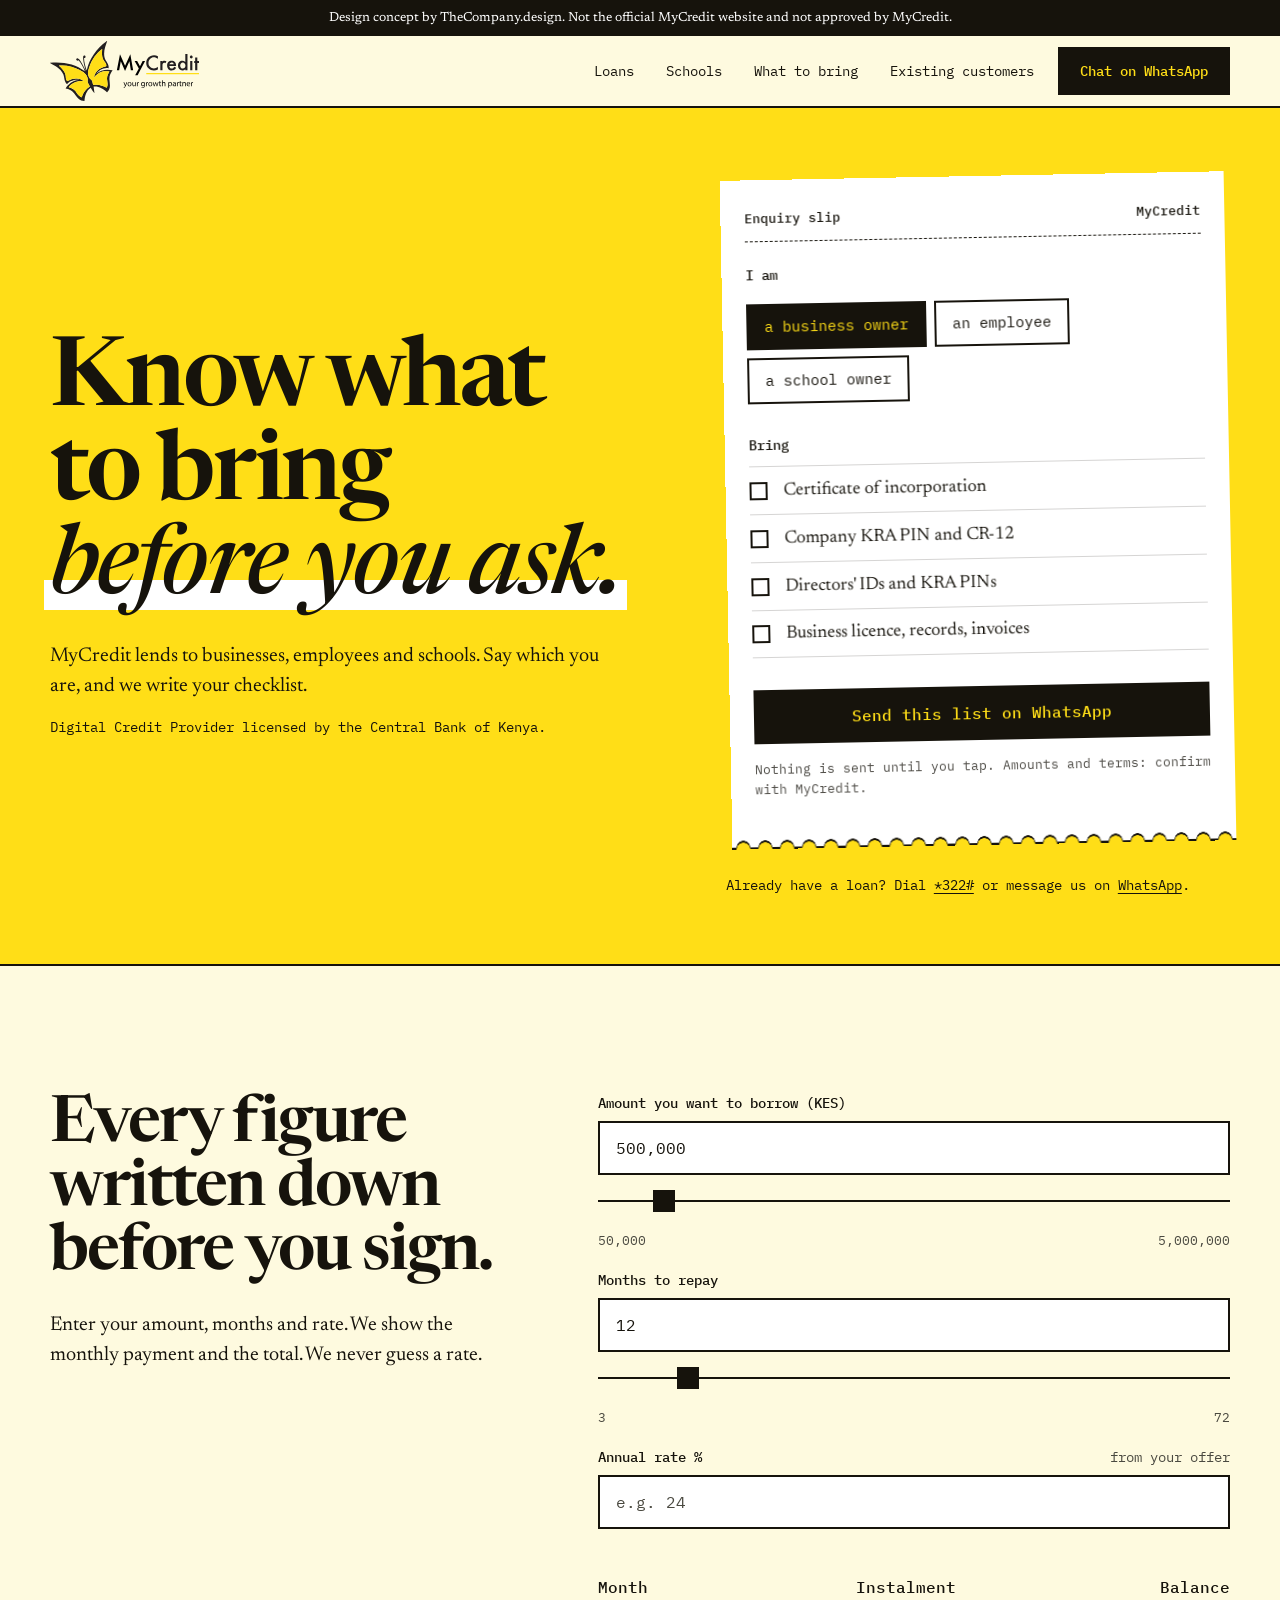
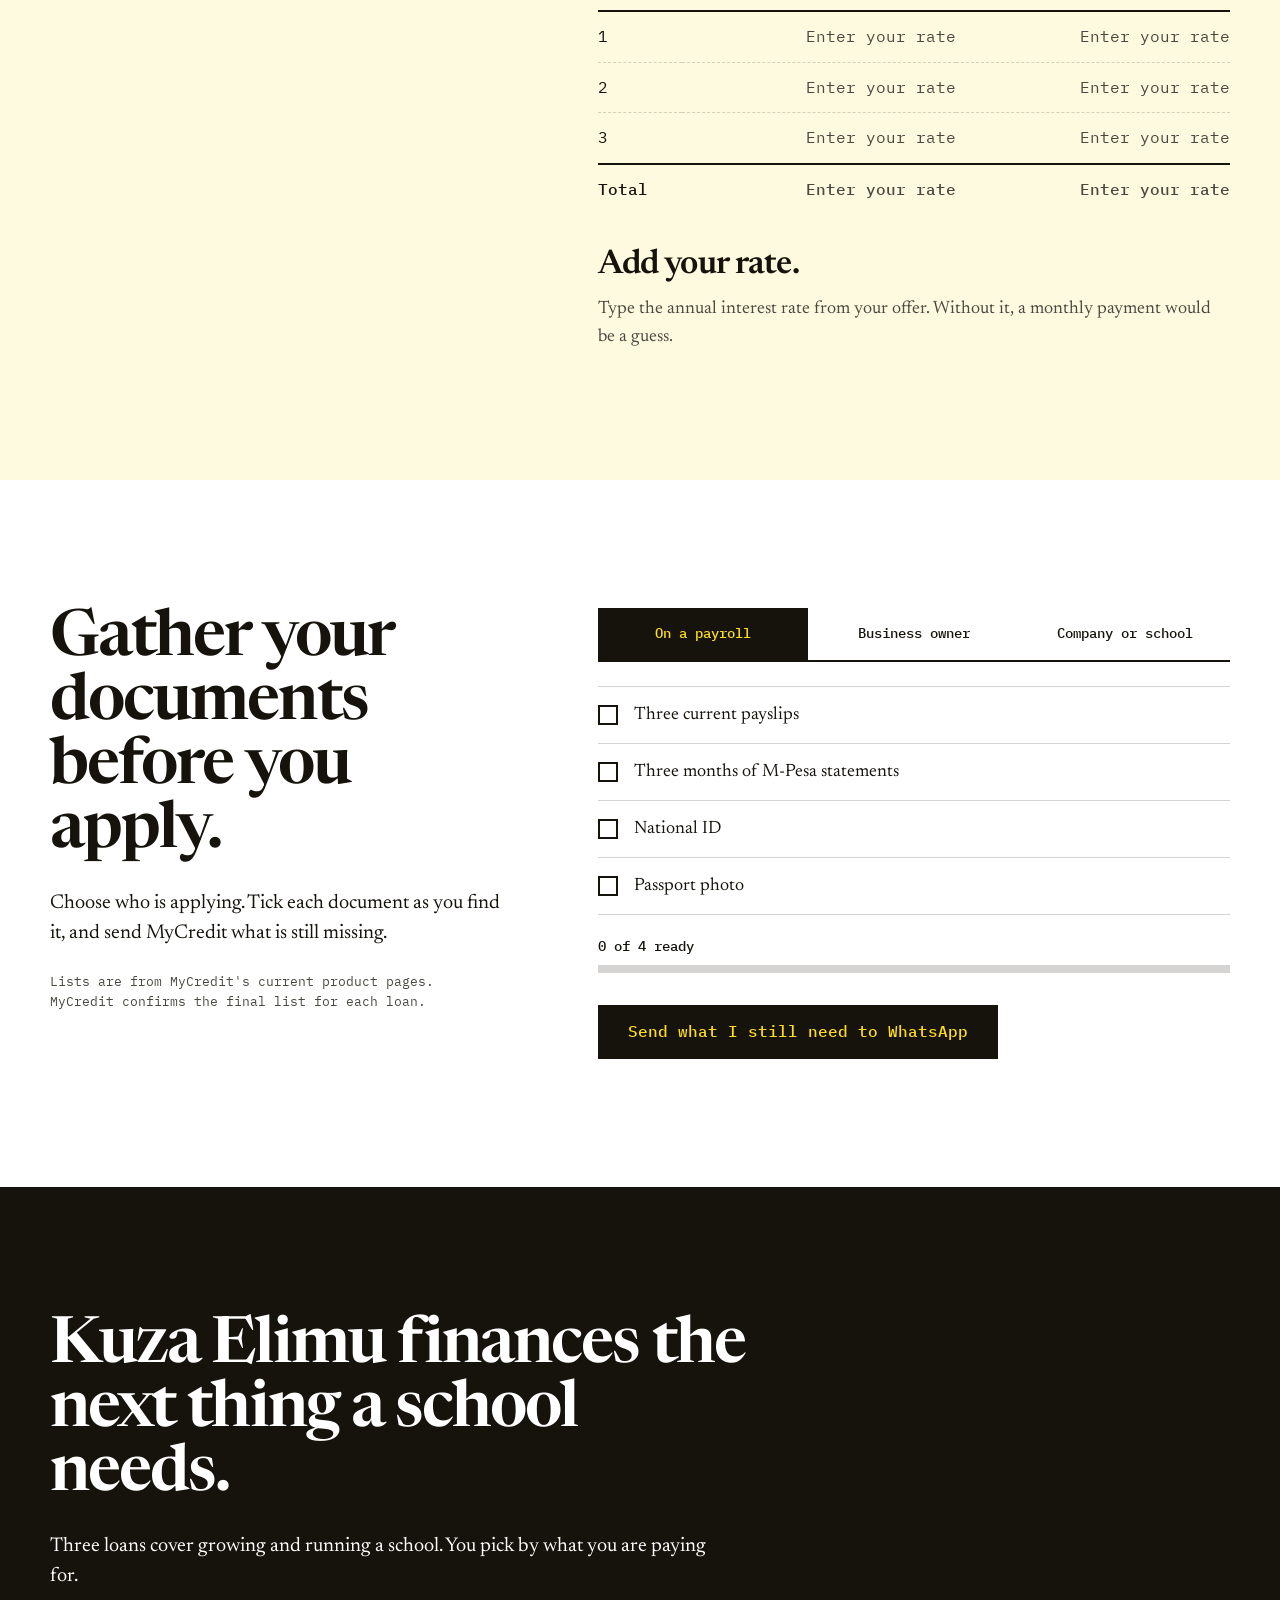
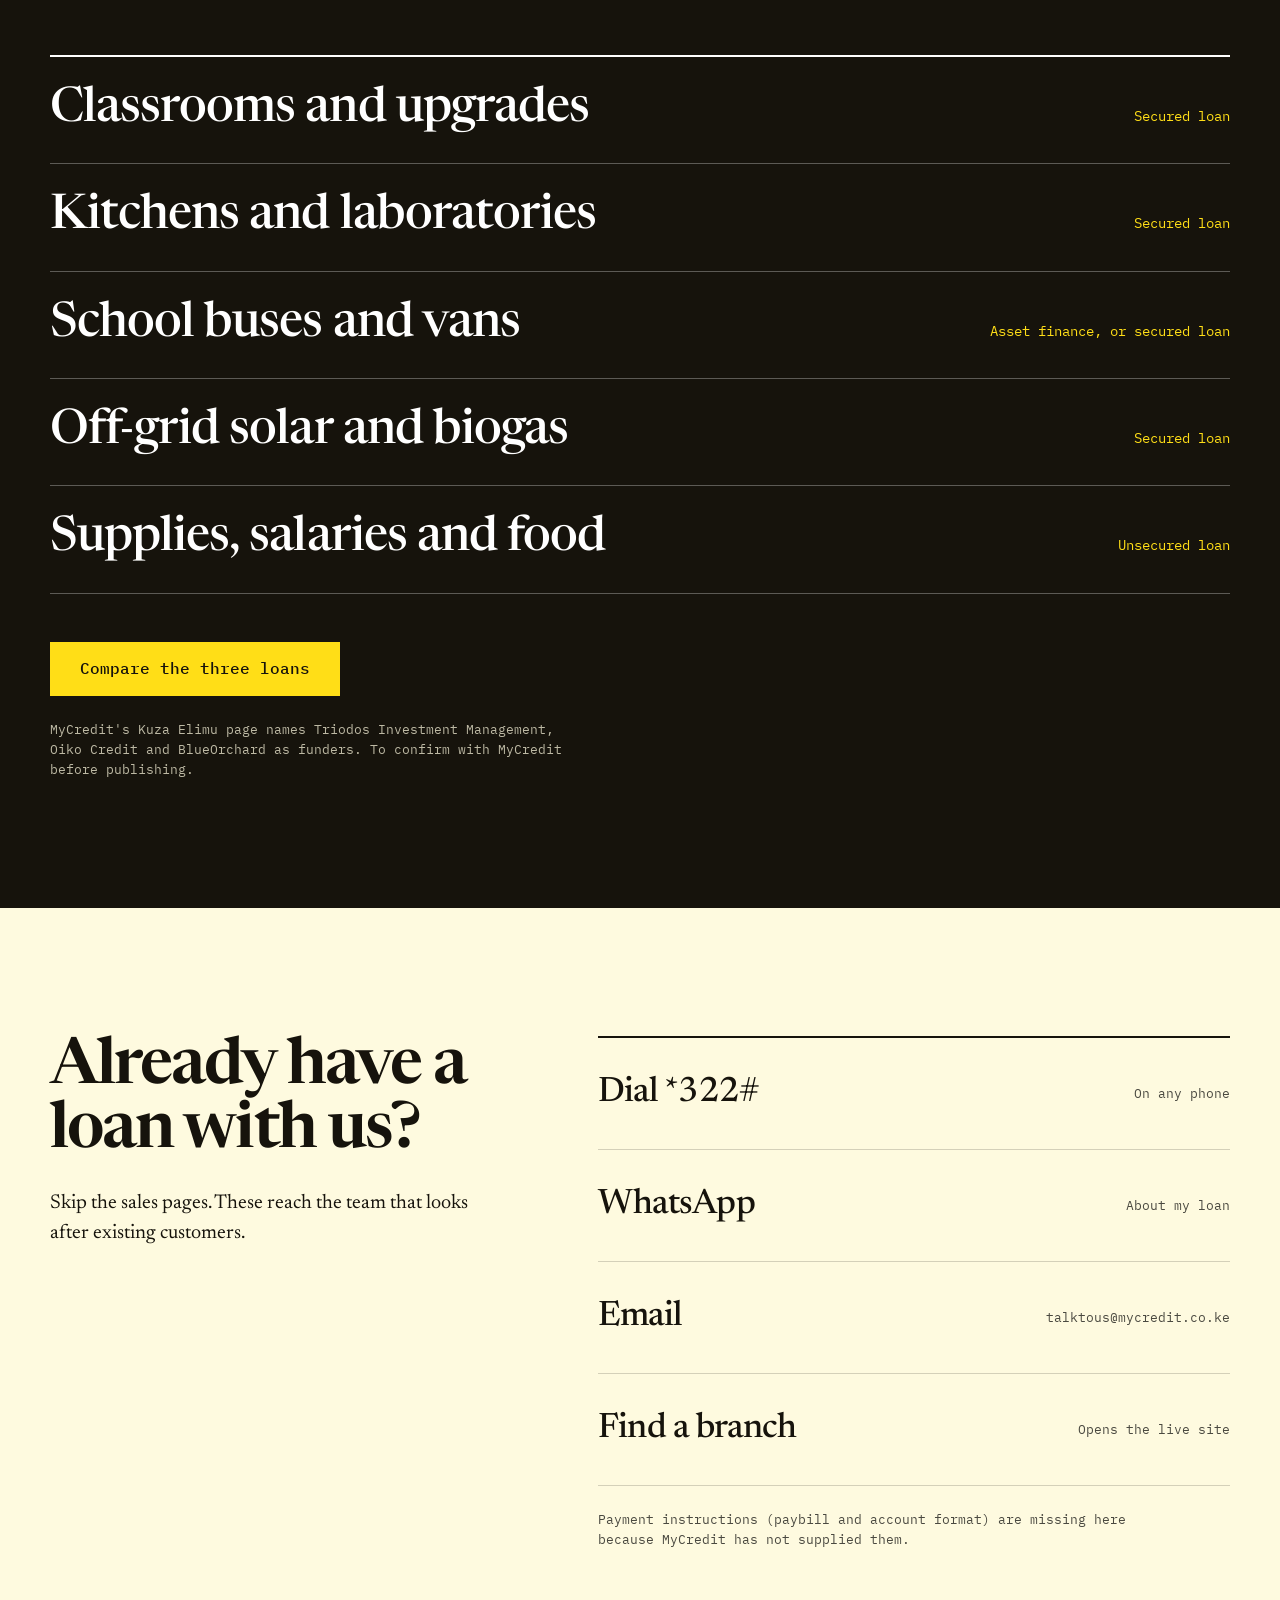
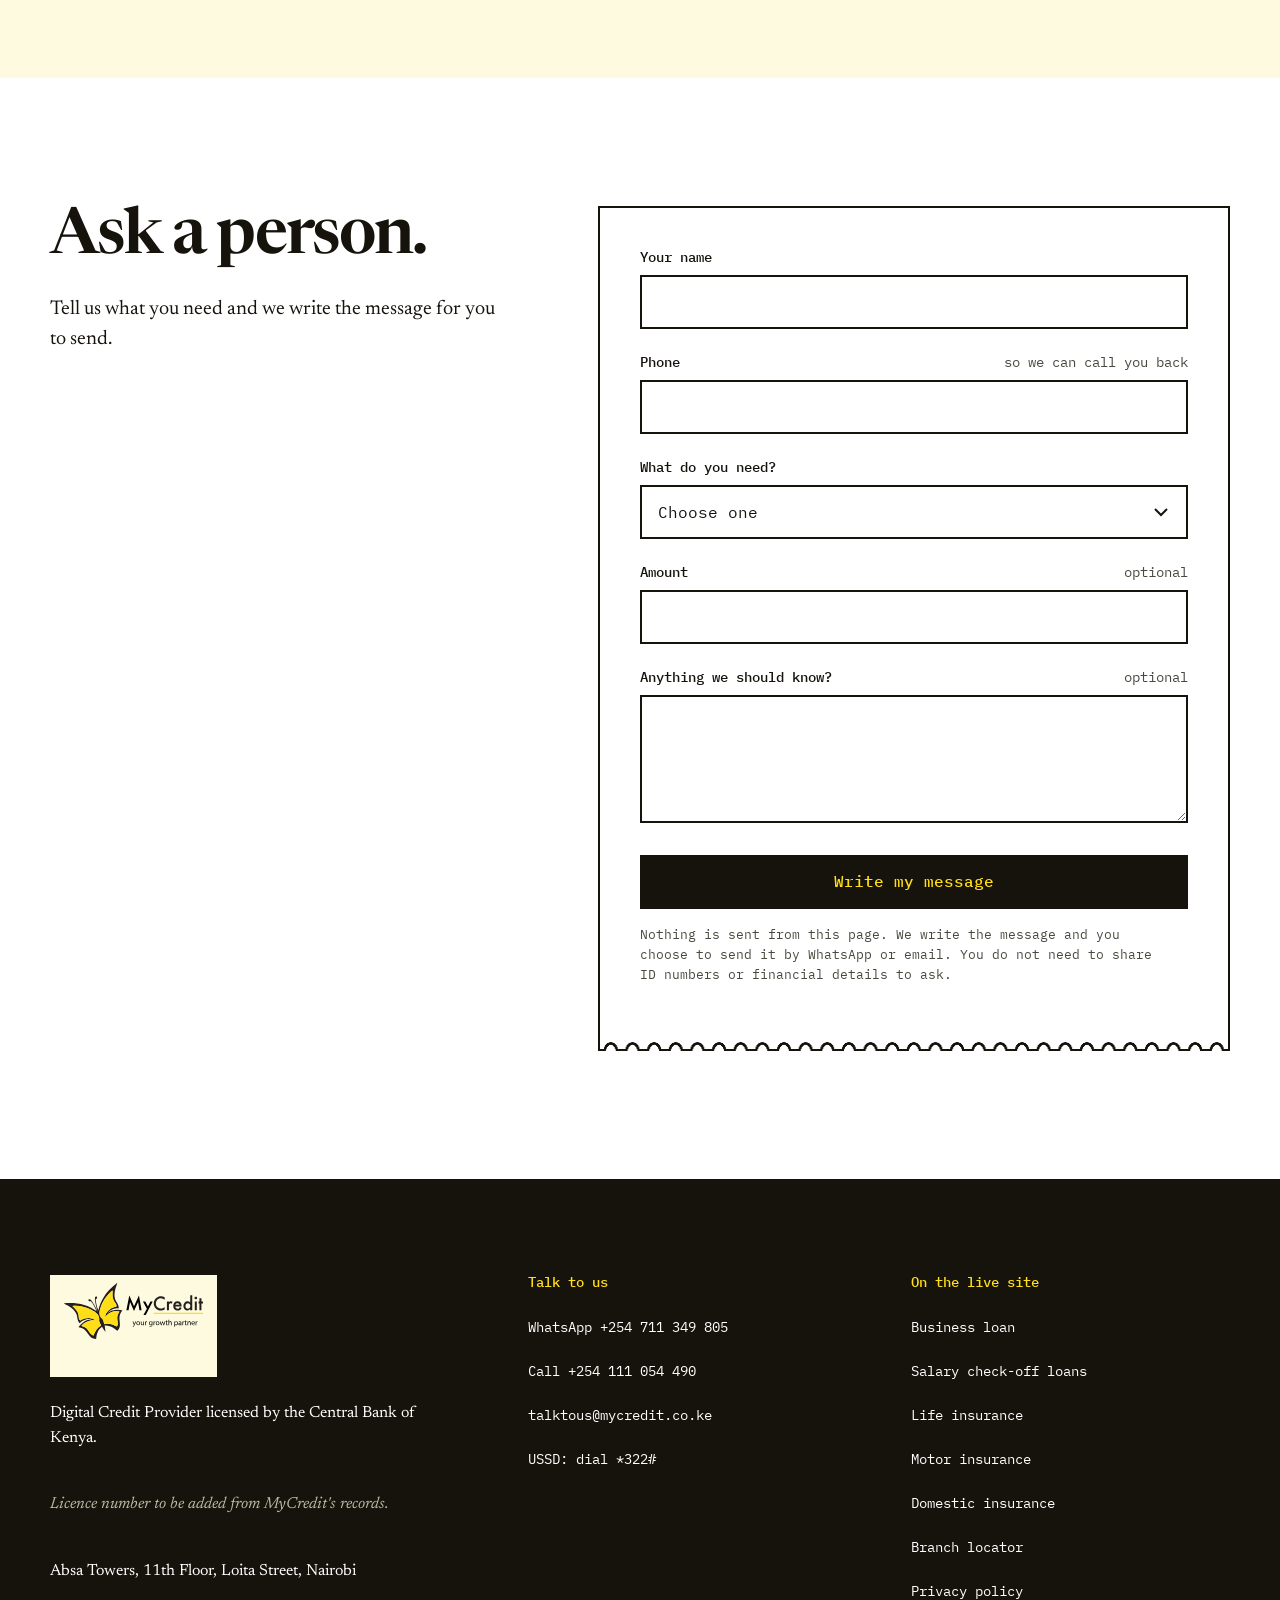
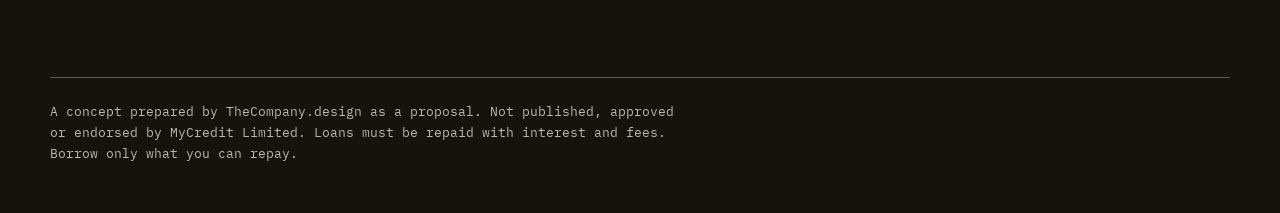
==== index.html @ 75a8a788 "MyCredit redesign concept: homepage and Kuza Elimu Design concept by TheCompany.design. Not the offi" ====
<!doctype html>
<html lang="en-KE">
<head>
<meta charset="utf-8">
<meta name="viewport" content="width=device-width, initial-scale=1, viewport-fit=cover">
<title>MyCredit | Know what to bring before you ask</title>
<meta name="description" content="Design concept by TheCompany.design. Not the official MyCredit website.">
<meta name="robots" content="noindex">
<link rel="preconnect" href="https://fonts.googleapis.com">
<link rel="preconnect" href="https://fonts.gstatic.com" crossorigin>
<link href="https://fonts.googleapis.com/css2?family=IBM+Plex+Mono:wght@400;500;600&family=Newsreader:ital,opsz,wght@0,6..72,400..600;1,6..72,400..600&display=swap" rel="stylesheet">
<link rel="stylesheet" href="css/site.css">
</head>
<body>
<a class="skip" href="#main">Skip to content</a>

<div class="concept"><p>Design concept by TheCompany.design. Not the official MyCredit website and not approved by MyCredit.</p></div>

<header class="site-head">
  <div class="wrap head-in">
    <a class="logo" href="index.html" aria-label="MyCredit home">
      <img data-logo src="assets/mycredit-logo.svg" alt="MyCredit, your growth partner">
    </a>
    <nav class="nav-desk" aria-label="Primary">
      <a href="index.html#statement">Loans</a>
      <a href="kuza-elimu.html">Schools</a>
      <a href="index.html#bring">What to bring</a>
      <a href="index.html#existing">Existing customers</a>
    </nav>
    <a class="btn btn-primary head-cta" href="https://wa.me/254711349805" target="_blank" rel="noopener">Chat on WhatsApp</a>
    <button class="menu-btn" type="button" aria-expanded="false" aria-controls="menu">Menu</button>
    <nav class="menu-panel" id="menu" aria-label="Menu" hidden>
      <ul>
        <li><a href="index.html#statement">Loans</a></li>
        <li><a href="kuza-elimu.html">Schools</a></li>
        <li><a href="index.html#bring">What to bring</a></li>
        <li><a href="index.html#existing">Existing customers</a></li>
      </ul>
      <div class="menu-cta"><a class="btn btn-primary btn-block" href="https://wa.me/254711349805" target="_blank" rel="noopener">Chat on WhatsApp</a></div>
    </nav>
  </div>
</header>

<main id="main">

  <!-- Hero: the enquiry slip -->
  <section class="hero" aria-labelledby="hero-h">
    <div class="wrap hero-grid">
      <div class="hero-copy">
        <h1 class="display" id="hero-h">Know what to bring <span class="hl">before you ask.</span></h1>
        <p class="lede">MyCredit lends to businesses, employees and schools. Say which you are, and we write your checklist.</p>
        <p class="licence">Digital Credit Provider licensed by the Central Bank of Kenya.</p>
      </div>

      <div>
        <div class="slip-wrap">
          <div class="slip perf" data-slip>
            <div class="slip-head" aria-hidden="true"><span>Enquiry slip</span><span>MyCredit</span></div>
            <fieldset class="chips">
              <legend class="mono-label">I am</legend>
              <label class="chip"><input type="radio" name="iam" value="business" checked><span>a business owner</span></label>
              <label class="chip"><input type="radio" name="iam" value="employee"><span>an employee</span></label>
              <label class="chip"><input type="radio" name="iam" value="school"><span>a school owner</span></label>
            </fieldset>
            <p class="mono-label" id="bring-label">Bring</p>
            <div class="slip-lists"></div>
            <a class="btn btn-primary btn-block slip-send" href="https://wa.me/254711349805" target="_blank" rel="noopener">Send this list on WhatsApp</a>
            <p class="slip-note">Nothing is sent until you tap. Amounts and terms: confirm with MyCredit.</p>
          </div>
        </div>
        <p class="hero-after">Already have a loan? Dial <a href="tel:*322%23">*322#</a> or message us on <a href="https://wa.me/254711349805" target="_blank" rel="noopener">WhatsApp</a>.</p>
      </div>
    </div>
  </section>

  <!-- The statement -->
  <section class="section bg-cream rule-top" id="statement" aria-labelledby="statement-h">
    <div class="wrap split">
      <div class="split-lead">
        <h2 class="h2" id="statement-h">Every figure written down before you sign.</h2>
        <p class="lede">Enter your amount, months and rate. We show the monthly payment and the total. We never guess a rate.</p>
      </div>
      <div data-calc></div>
    </div>
  </section>

  <!-- What to bring -->
  <section class="section bg-white" id="bring" aria-labelledby="bring-h">
    <div class="wrap split">
      <div class="split-lead">
        <h2 class="h2" id="bring-h">Gather your documents before you apply.</h2>
        <p class="lede">Choose who is applying. Tick each document as you find it, and send MyCredit what is still missing.</p>
        <p class="note">Lists are from MyCredit's current product pages. MyCredit confirms the final list for each loan.</p>
      </div>
      <div data-docs="payroll,business,company"></div>
    </div>
  </section>

  <!-- Schools -->
  <section class="section on-ink" id="schools" aria-labelledby="schools-h">
    <div class="wrap">
      <div class="ink-head">
        <h2 class="h2" id="schools-h">Kuza Elimu finances the next thing a school needs.</h2>
        <p class="lede">Three loans cover growing and running a school. You pick by what you are paying for.</p>
      </div>
      <ul class="ruled">
        <li><span class="big">Classrooms and upgrades</span><span class="tag">Secured loan</span></li>
        <li><span class="big">Kitchens and laboratories</span><span class="tag">Secured loan</span></li>
        <li><span class="big">School buses and vans</span><span class="tag">Asset finance, or secured loan</span></li>
        <li><span class="big">Off-grid solar and biogas</span><span class="tag">Secured loan</span></li>
        <li><span class="big">Supplies, salaries and food</span><span class="tag">Unsecured loan</span></li>
      </ul>
      <div class="ink-foot">
        <a class="btn btn-primary" href="kuza-elimu.html#compare">Compare the three loans</a>
        <p class="note">MyCredit's Kuza Elimu page names Triodos Investment Management, Oiko Credit and BlueOrchard as funders. To confirm with MyCredit before publishing.</p>
      </div>
    </div>
  </section>

  <!-- Existing customers -->
  <section class="section bg-cream" id="existing" aria-labelledby="existing-h">
    <div class="wrap split">
      <div class="split-lead">
        <h2 class="h2" id="existing-h">Already have a loan with us?</h2>
        <p class="lede">Skip the sales pages. These reach the team that looks after existing customers.</p>
      </div>
      <div>
        <div class="rows">
          <a class="row" href="tel:*322%23"><span class="row-name">Dial *322#</span><span class="row-note">On any phone</span></a>
          <a class="row" href="https://wa.me/254711349805" target="_blank" rel="noopener"><span class="row-name">WhatsApp</span><span class="row-note">About my loan</span></a>
          <a class="row" href="mailto:talktous@mycredit.co.ke"><span class="row-name">Email</span><span class="row-note">talktous@mycredit.co.ke</span></a>
          <a class="row" href="https://www.mycredit.co.ke/" target="_blank" rel="noopener"><span class="row-name">Find a branch</span><span class="row-note">Opens the live site</span></a>
        </div>
        <p class="note">Payment instructions (paybill and account format) are missing here because MyCredit has not supplied them.</p>
      </div>
    </div>
  </section>

  <!-- Enquiry -->
  <section class="section bg-white" id="ask" aria-labelledby="ask-h">
    <div class="wrap split">
      <div class="split-lead">
        <h2 class="h2" id="ask-h">Ask a person.</h2>
        <p class="lede">Tell us what you need and we write the message for you to send.</p>
      </div>
      <div data-enquiry></div>
    </div>
  </section>

</main>

<footer class="site-foot on-ink">
  <div class="wrap">
    <div class="foot-grid">
      <div class="foot-about">
        <span class="logo-tile"><img data-logo src="assets/mycredit-logo.svg" alt="MyCredit, your growth partner"></span>
        <p>Digital Credit Provider licensed by the Central Bank of Kenya.</p>
        <p><em>Licence number to be added from MyCredit's records.</em></p>
        <p>Absa Towers, 11th Floor, Loita Street, Nairobi</p>
      </div>
      <div>
        <h2 class="foot-h">Talk to us</h2>
        <ul class="foot-list">
          <li><a href="https://wa.me/254711349805" target="_blank" rel="noopener">WhatsApp +254 711 349 805</a></li>
          <li><a href="tel:+254111054490">Call +254 111 054 490</a></li>
          <li><a href="mailto:talktous@mycredit.co.ke">talktous@mycredit.co.ke</a></li>
          <li><a href="tel:*322%23">USSD: dial *322#</a></li>
        </ul>
      </div>
      <div>
        <h2 class="foot-h">On the live site</h2>
        <ul class="foot-list">
          <li><a href="https://www.mycredit.co.ke/" target="_blank" rel="noopener">Business loan</a></li>
          <li><a href="https://www.mycredit.co.ke/" target="_blank" rel="noopener">Salary check-off loans</a></li>
          <li><a href="https://www.mycredit.co.ke/" target="_blank" rel="noopener">Life insurance</a></li>
          <li><a href="https://www.mycredit.co.ke/" target="_blank" rel="noopener">Motor insurance</a></li>
          <li><a href="https://www.mycredit.co.ke/" target="_blank" rel="noopener">Domestic insurance</a></li>
          <li><a href="https://www.mycredit.co.ke/" target="_blank" rel="noopener">Branch locator</a></li>
          <li><a href="https://www.mycredit.co.ke/" target="_blank" rel="noopener">Privacy policy</a></li>
        </ul>
      </div>
    </div>
    <div class="legal">
      <p>A concept prepared by TheCompany.design as a proposal. Not published, approved or endorsed by MyCredit Limited. Loans must be repaid with interest and fees. Borrow only what you can repay.</p>
    </div>
  </div>
</footer>

<nav class="bottom-bar" aria-label="Quick contact">
  <a class="bb-wa" href="https://wa.me/254711349805" target="_blank" rel="noopener">Chat on WhatsApp</a>
  <a href="tel:+254111054490">Call</a>
  <a href="tel:*322%23">Dial *322#</a>
</nav>

<script src="js/site.js"></script>
</body>
</html>
---- css/site.css ----
/* MyCredit concept — shared system
   Design concept by TheCompany.design. Square corners, hairlines, one serif + one mono. */

:root{
  --sun:#FFDE17;
  --ink:#16130C;
  --cream:#FEFADF;
  --paper:#FFFFFF;
  --muted:#4A4940;
  --mist:#BDB9A4;
  --red:#A32117;
  --red-on-ink:#FF6B5E;
  --green:#1D5C3A;
  --hair:rgba(22,19,12,.18);
  --hair-ink:rgba(255,255,255,.3);

  --serif:"Newsreader","Source Serif 4",Georgia,"Times New Roman",serif;
  --mono:"IBM Plex Mono","JetBrains Mono",ui-monospace,SFMono-Regular,Menlo,monospace;

  --ease:cubic-bezier(.2,.7,.2,1);
  --t-hover:150ms;
  --t-reveal:280ms;

  --gut:20px;
  --pad:64px;
  --max:1180px;
  --head:72px;
}
@media (min-width:700px){ :root{ --gut:32px; --pad:96px; } }
@media (min-width:940px){ :root{ --gut:48px; --pad:128px; } }

*,*::before,*::after{ box-sizing:border-box; }
html{ -webkit-text-size-adjust:100%; scroll-padding-top:calc(var(--head) + 16px); }
body{
  margin:0;
  background:var(--paper);
  color:var(--ink);
  font:400 18px/1.55 var(--serif);
  font-optical-sizing:auto;
  -webkit-font-smoothing:antialiased;
  text-rendering:optimizeLegibility;
}
@media (max-width:899.98px){ body{ padding-bottom:calc(68px + env(safe-area-inset-bottom)); } }

img,svg{ display:block; max-width:100%; }
a{ color:inherit; }
p{ margin:0; max-width:66ch; }
ul{ margin:0; padding:0; list-style:none; }
h1,h2,h3{ margin:0; }
button,input,select,textarea{ font:inherit; color:inherit; border-radius:0; }

:focus{ outline:none; }
:focus-visible{ outline:3px solid var(--ink); outline-offset:3px; }
.on-ink :focus-visible{ outline-color:var(--sun); }

.sr-only{
  position:absolute!important; width:1px; height:1px; padding:0; margin:-1px;
  overflow:hidden; clip:rect(0 0 0 0); white-space:nowrap; border:0;
}
.skip{
  position:absolute; left:8px; top:-80px; z-index:100;
  background:var(--ink); color:var(--sun); padding:12px 16px;
  font:500 14px/1 var(--mono); text-decoration:none;
}
.skip:focus{ top:8px; }

.wrap{ width:100%; max-width:calc(var(--max) + 2 * var(--gut)); margin:0 auto; padding:0 var(--gut); }

/* ---------- Type ---------- */
.display{
  font-family:var(--serif);
  font-weight:600;
  font-size:clamp(43px, 7.5vw, 96px);
  line-height:.98;
  letter-spacing:-.03em;
  font-variation-settings:"opsz" 72;
}
.h2{
  font-family:var(--serif);
  font-weight:600;
  font-size:clamp(34px, 5vw, 64px);
  line-height:1;
  letter-spacing:-.03em;
  font-variation-settings:"opsz" 72;
}
.h3{
  font-family:var(--serif);
  font-weight:600;
  font-size:clamp(24px, 2.5vw, 32px);
  line-height:1.1;
  letter-spacing:-.02em;
}
.lede{ font-size:20px; line-height:1.5; max-width:34em; }
.mono{ font-family:var(--mono); }
.note{ font:400 13px/1.55 var(--mono); color:var(--muted); max-width:66ch; }
.on-ink .note{ color:var(--mist); }
.num{ font-variant-numeric:tabular-nums lining-nums; }

/* The single highlighter phrase: flat white band, lower 60%–92% of the line */
.hl{
  font-style:italic;
  font-weight:500;
  letter-spacing:-.02em;
  background:linear-gradient(to bottom, transparent 60%, var(--paper) 60%, var(--paper) 92%, transparent 92%);
  -webkit-box-decoration-break:clone;
  box-decoration-break:clone;
  padding:0 .06em;
  margin:0 -.06em;
}

/* ---------- Buttons ---------- */
.btn{
  display:inline-flex; align-items:center; justify-content:center; gap:10px;
  min-height:54px; padding:0 28px;
  font:500 16px/1.2 var(--mono);
  text-align:center; text-decoration:none;
  border:2px solid var(--ink);
  cursor:pointer;
  transition:background-color var(--t-hover) var(--ease), color var(--t-hover) var(--ease), border-color var(--t-hover) var(--ease);
  -webkit-tap-highlight-color:transparent;
}
.btn:active{ transform:translateY(1px); }
.btn-primary{ background:var(--ink); color:var(--sun); }
.btn-primary:hover{ background:var(--sun); color:var(--ink); }
.btn-secondary{ background:transparent; color:var(--ink); }
.btn-secondary:hover{ background:var(--ink); color:var(--sun); }
.btn-block{ width:100%; }

.on-ink .btn-primary{ background:var(--sun); color:var(--ink); border-color:var(--sun); }
.on-ink .btn-primary:hover{ background:var(--ink); color:var(--sun); }
.on-ink .btn-secondary{ color:var(--paper); border-color:var(--paper); }
.on-ink .btn-secondary:hover{ background:var(--paper); color:var(--ink); }

.btn-row{ display:flex; flex-wrap:wrap; gap:16px; }

/* ---------- Concept banner + header ---------- */
.concept{
  background:var(--ink); color:var(--paper);
  font:400 13px/1.4 var(--serif);
  text-align:center; padding:9px var(--gut);
}
.concept p{ max-width:none; }

.site-head{
  position:sticky; top:0; z-index:50;
  background:var(--cream);
  border-bottom:2px solid var(--ink);
  height:var(--head);
}
.head-in{ height:100%; display:flex; align-items:center; justify-content:space-between; gap:24px; }
.logo{ display:flex; align-items:center; text-decoration:none; flex:none; }
.logo img{ height:56px; width:auto; }
@media (min-width:940px){ .logo img{ height:60px; } }

/* Shown only until the supplied logo file is added to assets/ */
.logo-missing{
  display:inline-flex; align-items:center; height:52px; padding:0 14px;
  border:1.5px dashed var(--ink); background:var(--cream); color:var(--ink);
  font:500 13px/1 var(--mono); white-space:nowrap;
}

.nav-desk{ display:none; }
.nav-desk a{
  font:400 14px/1 var(--mono); text-decoration:none;
  padding:15px 0; min-height:44px; display:inline-flex; align-items:center;
  background:linear-gradient(var(--ink),var(--ink)) 0 calc(100% - 10px)/0 1.5px no-repeat;
  transition:background-size var(--t-hover) var(--ease);
}
.nav-desk a:hover,.nav-desk a[aria-current="page"]{ background-size:100% 1.5px; }
.head-cta{ display:none; min-height:48px; padding:0 20px; font-size:14px; }

.menu-btn{
  min-width:46px; min-height:46px; padding:0 14px;
  background:transparent; border:2px solid var(--ink);
  font:500 14px/1 var(--mono); cursor:pointer;
}
.menu-btn[aria-expanded="true"]{ background:var(--ink); color:var(--sun); }

.menu-panel{
  position:absolute; left:0; right:0; top:100%;
  margin-top:2px;
  background:var(--cream);
  border-bottom:2px solid var(--ink);
  max-height:calc(100vh - var(--head) - 40px); overflow:auto;
}
.menu-panel ul{ padding:0 var(--gut); }
.menu-panel li + li{ border-top:1px solid var(--hair); }
.menu-panel a{
  display:flex; align-items:center; justify-content:space-between;
  min-height:52px; font:400 16px/1 var(--mono); text-decoration:none;
}
.menu-panel a:hover{ text-decoration:underline; text-underline-offset:4px; }
.menu-panel .menu-cta{ padding:16px var(--gut) 24px; border-top:1px solid var(--hair); }

@media (min-width:940px){
  .nav-desk{ display:flex; gap:32px; margin-left:auto; }
  .head-cta{ display:inline-flex; }
  .menu-btn,.menu-panel{ display:none!important; }
}

/* ---------- Phone bottom bar ---------- */
.bottom-bar{
  position:fixed; left:0; right:0; bottom:0; z-index:40;
  background:var(--ink);
  padding:8px; padding-bottom:calc(8px + env(safe-area-inset-bottom));
  display:grid; grid-template-columns:1.5fr 1fr 1fr; gap:8px;
}
.bottom-bar a{
  min-height:52px; display:flex; align-items:center; justify-content:center;
  padding:0 6px; text-align:center;
  font:500 14px/1.15 var(--mono); text-decoration:none;
  background:var(--ink); color:var(--paper); border:2px solid var(--paper);
}
.bottom-bar a.bb-wa{ background:var(--sun); color:var(--ink); border-color:var(--sun); }
.bottom-bar a:active{ transform:translateY(1px); }
.bottom-bar :focus-visible{ outline-color:var(--sun); outline-offset:-6px; }
@media (min-width:900px){ .bottom-bar{ display:none; } }

/* ---------- Sections ---------- */
.section{ padding:var(--pad) 0; }
.bg-cream{ background:var(--cream); }
.bg-white{ background:var(--paper); }
.bg-sun{ background:var(--sun); }
.on-ink{ background:var(--ink); color:var(--paper); }
.rule-top{ border-top:2px solid var(--ink); }

.split{ display:grid; gap:48px; }
.split-lead > * + *{ margin-top:24px; }
@media (min-width:940px){
  .split{ grid-template-columns:5fr 7fr; gap:96px; align-items:start; }
  .split-lead{ position:sticky; top:calc(var(--head) + 48px); }
}

/* ---------- Hero ---------- */
.hero{ background:var(--sun); padding:32px 0 var(--pad); overflow:hidden; }
.hero-grid{ display:grid; gap:48px; }
.hero-copy .lede{ margin-top:24px; max-width:30em; }
.licence{ margin-top:16px; font:400 14px/1.5 var(--mono); }
@media (min-width:940px){
  .hero{ padding:48px 0; }
  .hero-grid{ grid-template-columns:1.15fr 1fr; gap:96px; align-items:center; min-height:760px; }
}

/* ---------- The slip ---------- */
.slip-wrap{
  max-width:560px;
  transform:rotate(-1.1deg);
  filter:drop-shadow(0 2px 0 var(--ink));
  animation:slip-land 700ms var(--ease) both;
}
@keyframes slip-land{
  0%{ transform:translateY(40px) rotate(-5deg); opacity:0; }
  25%{ opacity:1; }
  100%{ transform:translateY(0) rotate(-1.1deg); opacity:1; }
}
.perf{
  --gap:22px;
  --cut:7px;
  background:var(--paper);
  -webkit-mask:radial-gradient(circle var(--cut) at 50% 100%, transparent calc(var(--cut) - .5px), #000 var(--cut)) 50% 0 / var(--gap) 100% round no-repeat;
          mask:radial-gradient(circle var(--cut) at 50% 100%, transparent calc(var(--cut) - .5px), #000 var(--cut)) 50% 0 / var(--gap) 100% round no-repeat;
}
.slip{ padding:32px 24px 48px; }
.slip-head{
  display:flex; justify-content:space-between;
  font:500 13px/1 var(--mono);
  padding-bottom:16px; margin-bottom:24px;
  border-bottom:1.5px dashed var(--ink);
}
.mono-label{ font:500 14px/1.3 var(--mono); margin:0 0 12px; }

.chips{ display:flex; flex-wrap:wrap; gap:8px; margin:0 0 32px; padding:0; border:0; }
.chips legend{ padding:0; margin:0 0 12px; float:left; width:100%; }
.chip{ position:relative; }
.chip input{ position:absolute; opacity:0; width:1px; height:1px; }
.chip span{
  display:inline-flex; align-items:center; min-height:46px; padding:12px 16px;
  border:2px solid var(--ink);
  font:400 15px/1.2 var(--mono);
  cursor:pointer; user-select:none;
  transition:background-color var(--t-hover) var(--ease), color var(--t-hover) var(--ease);
}
.chip span:hover{ background:var(--cream); }
.chip input:checked + span{ background:var(--ink); color:var(--sun); }
.chip input:focus-visible + span{ outline:3px solid var(--ink); outline-offset:3px; }

/* Ruled checklist (ledger lines) */
.checklist li{
  display:flex; align-items:center; gap:16px;
  min-height:48px; padding:10px 0;
  border-top:1px solid var(--hair);
  font:400 18px/1.35 var(--serif);
}
.checklist li:last-child{ border-bottom:1px solid var(--hair); }
.box{ width:18px; height:18px; flex:none; border:2px solid var(--ink); position:relative; background:var(--paper);
  transition:background-color 120ms var(--ease), border-color 120ms var(--ease); }

/* Stack all three lists in one grid cell so the slip never resizes */
.slip-lists{ display:grid; }
.slip-list{ grid-area:1/1; opacity:0; visibility:hidden; transition:opacity 150ms var(--ease), visibility 0s linear 150ms; }
.slip-list.is-on{ opacity:1; visibility:visible; transition:opacity 150ms var(--ease) 150ms, visibility 0s; }

.slip .btn-block{ margin-top:32px; }
.slip-note{ margin-top:16px; font:400 12.8px/1.5 var(--mono); opacity:.75; }
.hero-after{ margin-top:32px; font:400 14px/1.6 var(--mono); max-width:560px; }
.hero-after a{ text-underline-offset:3px; }

/* ---------- Fields ---------- */
.field + .field{ margin-top:24px; }
.field-label{ display:flex; justify-content:space-between; align-items:baseline; gap:12px; margin-bottom:8px; font:500 14px/1.35 var(--mono); }
.field-label .hint{ font-weight:400; color:var(--muted); }
.input{
  display:block; width:100%; height:54px; padding:0 16px;
  background:var(--paper); border:2px solid var(--ink);
  font:400 16px/1 var(--mono);
  -webkit-appearance:none; appearance:none;
}
.input::placeholder{ color:var(--muted); opacity:1; }
textarea.input{ height:auto; min-height:120px; padding:14px 16px; line-height:1.5; resize:vertical; }
select.input{
  padding-right:48px; cursor:pointer;
  background-image:url("data:image/svg+xml,%3Csvg xmlns='http://www.w3.org/2000/svg' width='14' height='9' viewBox='0 0 14 9'%3E%3Cpath d='M1 1l6 6 6-6' fill='none' stroke='%2316130C' stroke-width='2'/%3E%3C/svg%3E");
  background-repeat:no-repeat; background-position:right 18px center;
}
.field.invalid .input{ border:3px solid var(--red); padding-left:15px; }
.err{ margin-top:8px; color:var(--red); font:600 14px/1.4 var(--mono); }

.range{ -webkit-appearance:none; appearance:none; width:100%; height:44px; margin:4px 0 0; background:transparent; cursor:pointer; }
.range::-webkit-slider-runnable-track{ height:2px; background:var(--ink); }
.range::-webkit-slider-thumb{ -webkit-appearance:none; width:22px; height:22px; margin-top:-10px; background:var(--ink); border:0; border-radius:0; }
.range::-moz-range-track{ height:2px; background:var(--ink); }
.range::-moz-range-thumb{ width:22px; height:22px; background:var(--ink); border:0; border-radius:0; }
.range:focus-visible{ outline-offset:0; }
.range-ends{ display:flex; justify-content:space-between; font:400 13px/1 var(--mono); color:var(--muted); }

/* ---------- Calculator / statement ---------- */
.calc-fields{ display:grid; gap:24px; }
.calc-fields .field + .field{ margin-top:0; }
.ledger{ width:100%; margin-top:48px; border-collapse:collapse; font:400 14px/1.35 var(--mono); font-variant-numeric:tabular-nums lining-nums; }
@media (min-width:700px){ .ledger{ font-size:16px; } }
.ledger th{ font-weight:500; text-align:right; padding:0 0 12px 12px; border-bottom:2px solid var(--ink); vertical-align:bottom; }
.ledger th:first-child,.ledger td:first-child{ text-align:left; padding-left:0; }
.ledger td{ text-align:right; padding:14px 0 14px 12px; border-bottom:1px dashed var(--hair); vertical-align:top; }
.ledger td.pending{ color:var(--muted); }
.ledger tfoot td{ font-weight:500; border-top:2px solid var(--ink); border-bottom:0; }
.result{ margin-top:32px; }
.result-fig{ font:600 34px/1.1 var(--serif); letter-spacing:-.02em; font-variant-numeric:lining-nums; transition:opacity 160ms var(--ease); }
.result-fig.dim{ opacity:.3; }
.result-note{ margin-top:12px; color:var(--muted); }

/* ---------- Docs: tabs + ticking checklist ---------- */
.tabs{ display:grid; grid-template-columns:repeat(var(--n,3),1fr); border-bottom:2px solid var(--ink); }
.tab{
  min-height:52px; padding:10px 12px;
  background:transparent; border:0;
  font:500 14px/1.25 var(--mono); cursor:pointer;
  transition:background-color var(--t-hover) var(--ease), color var(--t-hover) var(--ease);
}
.tab:hover{ background:var(--cream); }
.bg-cream .tab:hover{ background:var(--paper); }
.tab[aria-selected="true"]{ background:var(--ink); color:var(--sun); }
.tab:focus-visible{ outline-offset:-6px; outline-color:var(--sun); }
.tab[aria-selected="false"]:focus-visible{ outline-color:var(--ink); }
.tabpanel{ padding-top:24px; }
.tabpanel:focus-visible{ outline-offset:6px; }

.docs-list li{ padding:0; }
.tick{ display:flex; align-items:center; gap:16px; width:100%; min-height:56px; padding:12px 0; cursor:pointer; }
.tick input{ position:absolute; opacity:0; width:1px; height:1px; }
.tick .box{ width:20px; height:20px; }
.tick input:checked + .box{ background:var(--green); border-color:var(--green); }
.tick input:checked + .box::after{
  content:""; position:absolute; left:5px; top:1px; width:6px; height:11px;
  border:solid var(--paper); border-width:0 2px 2px 0; transform:rotate(45deg);
}
.tick input:focus-visible + .box{ outline:3px solid var(--ink); outline-offset:3px; }
.tick-text{ transition:color 120ms var(--ease); }
.tick input:checked ~ .tick-text{ color:var(--muted); text-decoration:line-through; text-decoration-thickness:1.5px; }
.docs-note{ margin-top:16px; }
.progress{ margin-top:24px; display:grid; gap:12px; }
.count{ font:500 14px/1 var(--mono); }
.bar{ height:8px; background:var(--hair); }
.bar span{ display:block; height:100%; width:0; background:var(--green); transition:width 250ms var(--ease); }
.docs-send{ margin-top:32px; }
@media (max-width:699.98px){ .docs-send{ width:100%; } }

/* ---------- Ruled list on ink (schools, funders) ---------- */
.ink-head{ display:grid; gap:24px; }
.ink-head .h2{ max-width:11em; }
.ruled{ margin-top:64px; border-top:2px solid var(--paper); }
.ruled li{ display:flex; flex-direction:column; gap:8px; padding:24px 0; border-bottom:1px solid var(--hair-ink); }
.ruled .big{ font:500 clamp(27px, 4vw, 48px)/1.05 var(--serif); letter-spacing:-.02em; font-variation-settings:"opsz" 72; }
.ruled .tag{ font:400 14px/1.4 var(--mono); color:var(--sun); }
@media (min-width:700px){
  .ruled li{ flex-direction:row; justify-content:space-between; align-items:baseline; gap:32px; padding:28px 0; }
  .ruled .tag{ text-align:right; flex:none; max-width:22em; }
}
.ink-foot{ margin-top:48px; display:grid; gap:24px; justify-items:start; }

/* ---------- Existing customers rows ---------- */
.rows{ border-top:2px solid var(--ink); }
.row{
  display:flex; flex-direction:column; gap:4px; justify-content:center;
  min-height:96px; padding:20px 0;
  border-bottom:1px solid var(--hair);
  text-decoration:none;
  transition:background-color var(--t-hover) var(--ease), color var(--t-hover) var(--ease), padding var(--t-hover) var(--ease);
}
.row-name{ font:500 35px/1.05 var(--serif); letter-spacing:-.02em; }
.row-note{ font:400 13px/1.4 var(--mono); color:var(--muted); transition:color var(--t-hover) var(--ease); }
.row:hover{ background:var(--ink); color:var(--sun); padding-left:12px; padding-right:12px; }
.row:hover .row-note{ color:var(--mist); }
.row:focus-visible{ outline-offset:-3px; }
@media (min-width:700px){
  .row{ flex-direction:row; align-items:center; justify-content:space-between; gap:24px; min-height:112px; }
  .row-note{ text-align:right; }
}
.rows + .note{ margin-top:24px; }

/* ---------- Enquiry panel ---------- */
.panel-wrap{
  filter:drop-shadow(2px 0 0 var(--ink)) drop-shadow(-2px 0 0 var(--ink)) drop-shadow(0 2px 0 var(--ink)) drop-shadow(0 -2px 0 var(--ink));
  margin:2px;
}
.panel{ padding:32px 24px 56px; }
@media (min-width:700px){ .panel{ padding:40px 40px 64px; } }
.panel .btn-block{ margin-top:32px; }
.panel > .note{ margin-top:16px; }
.stamp{
  display:inline-block; margin:0 0 24px;
  padding:8px 18px; border:2px solid var(--ink);
  font:500 16px/1 var(--mono); letter-spacing:.04em;
  transform:rotate(-4deg);
}
.stamp:focus{ outline:none; }
.msg{
  margin:0; padding:20px 0;
  border-top:1.5px dashed var(--ink); border-bottom:1.5px dashed var(--ink);
  font:400 18px/1.55 var(--serif); white-space:pre-wrap; max-width:none;
}
.ready-actions{ margin-top:32px; display:grid; gap:12px; }
@media (min-width:700px){ .ready-actions{ grid-template-columns:1.4fr 1fr 1fr; } .ready-actions .btn{ padding:0 16px; } }

/* ---------- Kuza hero + wings ---------- */
.k-hero{ padding:24px 0 var(--pad); text-align:center; }
.crumb{ text-align:left; font:400 14px/1.4 var(--mono); color:var(--mist); }
.crumb a{ color:var(--sun); text-decoration:none; display:inline-flex; min-height:44px; align-items:center; }
.crumb a:hover{ text-decoration:underline; text-underline-offset:3px; }
.wings{ width:240px; height:auto; margin:24px auto 48px; overflow:visible; }
@media (min-width:940px){ .wings{ width:320px; margin-top:16px; } }
.wing{ transform-box:view-box; transform-origin:200px 150px; animation:wings-open 1300ms var(--ease) both; }
@keyframes wings-open{
  0%{ transform:scaleX(.04); }
  72%{ transform:scaleX(1.05); }
  100%{ transform:scaleX(1); }
}
.k-hero .display{ max-width:12em; margin:0 auto; }
.k-hero .lede{ margin:32px auto 0; color:var(--cream); }
.k-hero .btn-row{ justify-content:center; margin-top:48px; }
@media (max-width:699.98px){ .k-hero .btn-row .btn{ width:100%; } }

/* ---------- Kuza compare ---------- */
.compare-head > * + *{ margin-top:24px; }
.compare-head .lede{ max-width:38em; }
.disagree{ display:block; margin-top:8px; color:var(--red); font:500 13px/1.45 var(--mono); }
.on-ink .disagree{ color:var(--red-on-ink); }
.cmp-table{ display:none; width:100%; margin-top:64px; border-collapse:collapse; table-layout:fixed; }
.cmp-table th{ text-align:left; vertical-align:bottom; padding:0 24px 16px 0; border-bottom:2px solid var(--ink); font:600 27px/1.1 var(--serif); letter-spacing:-.02em; }
.cmp-table th:first-child{ width:16%; }
.cmp-table th[scope="row"]{ font:500 14px/1.4 var(--mono); color:var(--muted); border-bottom:1px dashed var(--hair); vertical-align:top; padding:20px 24px 20px 0; letter-spacing:0; }
.cmp-table td{ vertical-align:top; padding:20px 24px 20px 0; border-bottom:1px dashed var(--hair); font:400 15px/1.5 var(--mono); }
.cmp-blocks{ margin-top:48px; display:grid; gap:24px; }
.loan{ border:2px solid var(--ink); }
.loan h3{ background:var(--ink); color:var(--sun); padding:16px 20px; font:600 24px/1.1 var(--serif); letter-spacing:-.02em; }
.loan dl{ margin:0; }
.loan .kv{ padding:16px 20px; border-top:1px dashed var(--hair); }
.loan .kv:first-child{ border-top:0; }
.loan dt{ font:500 13px/1.3 var(--mono); color:var(--muted); margin-bottom:6px; }
.loan dd{ margin:0; font:400 15px/1.5 var(--mono); }
@media (min-width:940px){ .cmp-table{ display:table; } .cmp-blocks{ display:none; } }
.footnote{ margin-top:32px; }

/* ---------- Footer ---------- */
.site-foot{ background:var(--ink); color:var(--paper); padding:96px 0 48px; }
.foot-grid{ display:grid; gap:48px; }
@media (min-width:940px){ .foot-grid{ grid-template-columns:1.3fr 1fr 1fr; gap:64px; } }
.logo-tile{ display:inline-block; background:var(--cream); padding:8px 14px; }
.logo-tile img{ height:56px; width:auto; }
.logo-tile .logo-missing{ border-color:var(--ink); }
.foot-about{ display:grid; gap:12px; justify-items:start; font-size:16px; }
.foot-about .logo-tile{ margin-bottom:12px; }
.foot-about em{ color:var(--mist); }
.foot-h{ font:500 14px/1 var(--mono); color:var(--sun); margin-bottom:16px; }
.foot-list a,.foot-list span{ display:flex; align-items:center; min-height:44px; font:400 14px/1.35 var(--mono); text-decoration:none; color:var(--paper); }
.foot-list a:hover{ text-decoration:underline; text-underline-offset:4px; }
.legal{ margin-top:64px; padding-top:24px; border-top:1px solid var(--hair-ink); }
.legal p{ font:400 13px/1.6 var(--mono); color:var(--mist); max-width:80ch; }

/* ---------- Reduced motion ---------- */
@media (prefers-reduced-motion:reduce){
  *,*::before,*::after{ animation:none!important; transition:none!important; scroll-behavior:auto!important; }
}
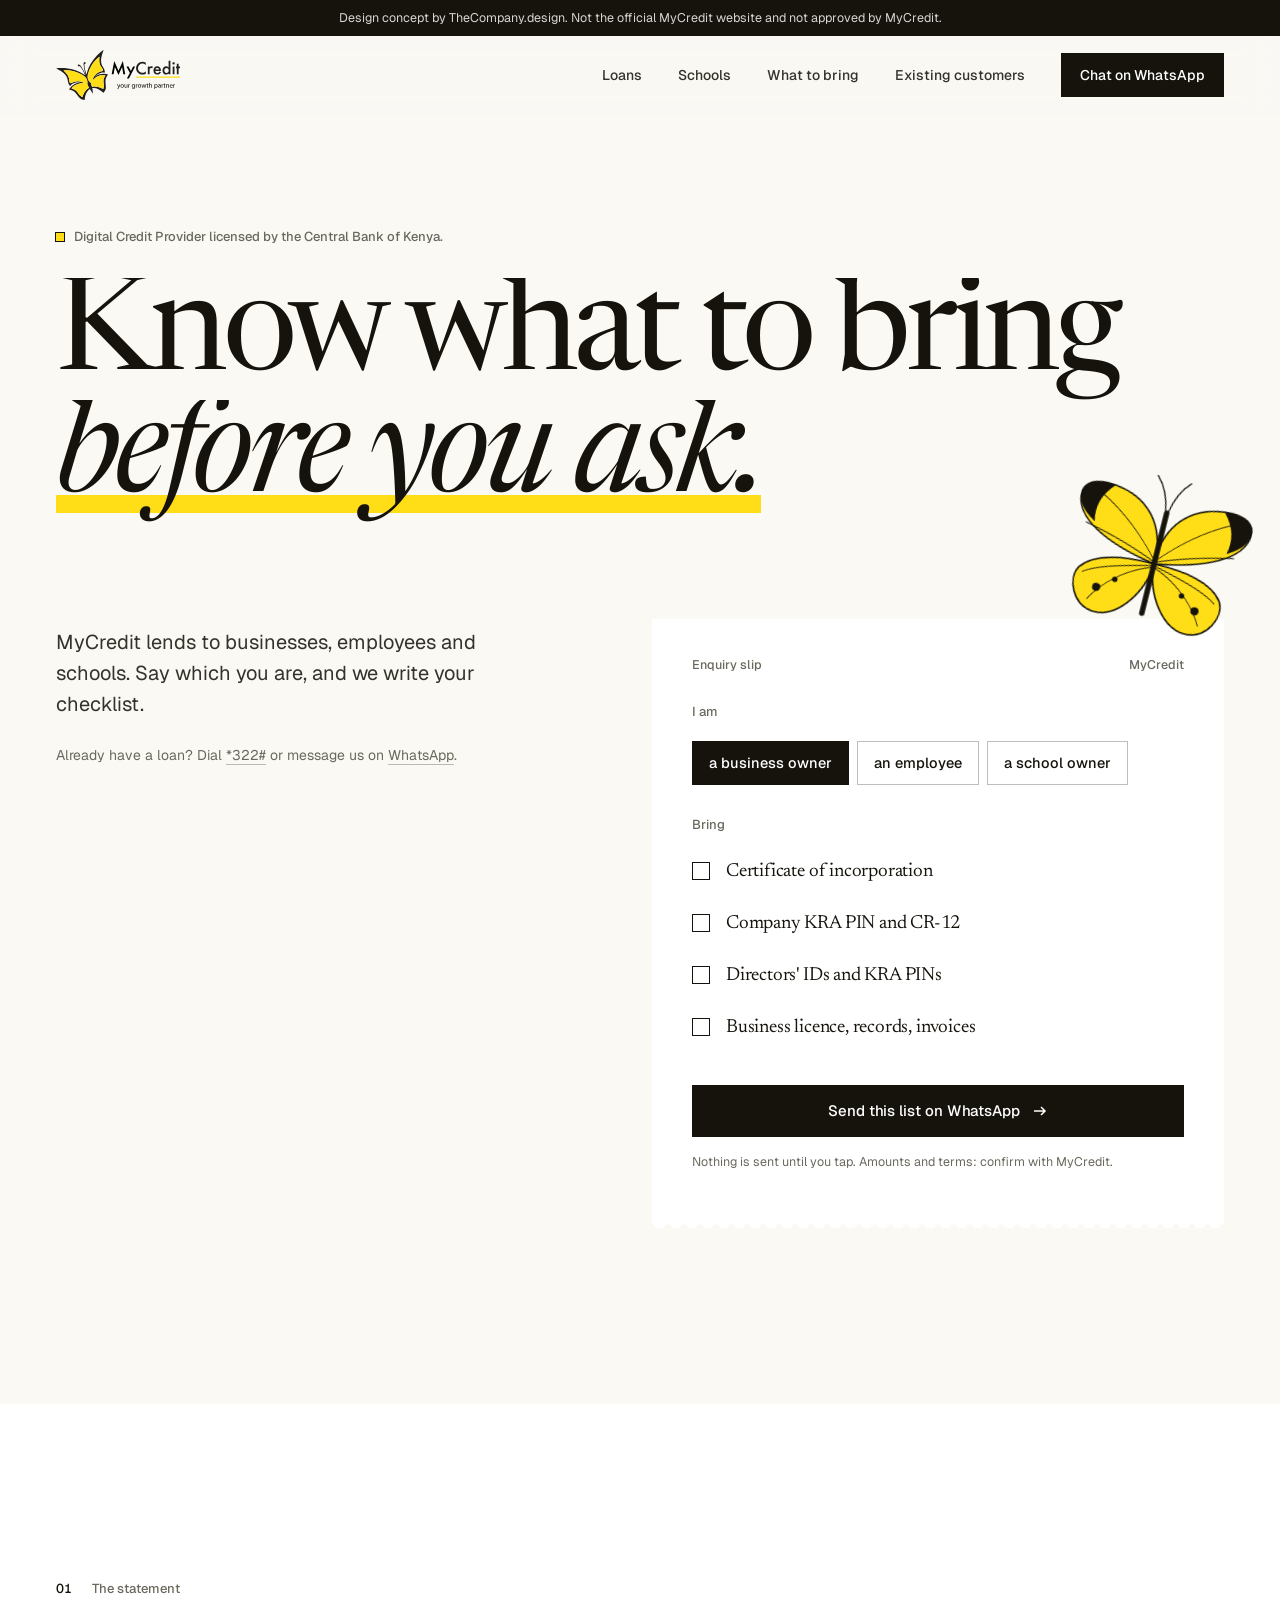
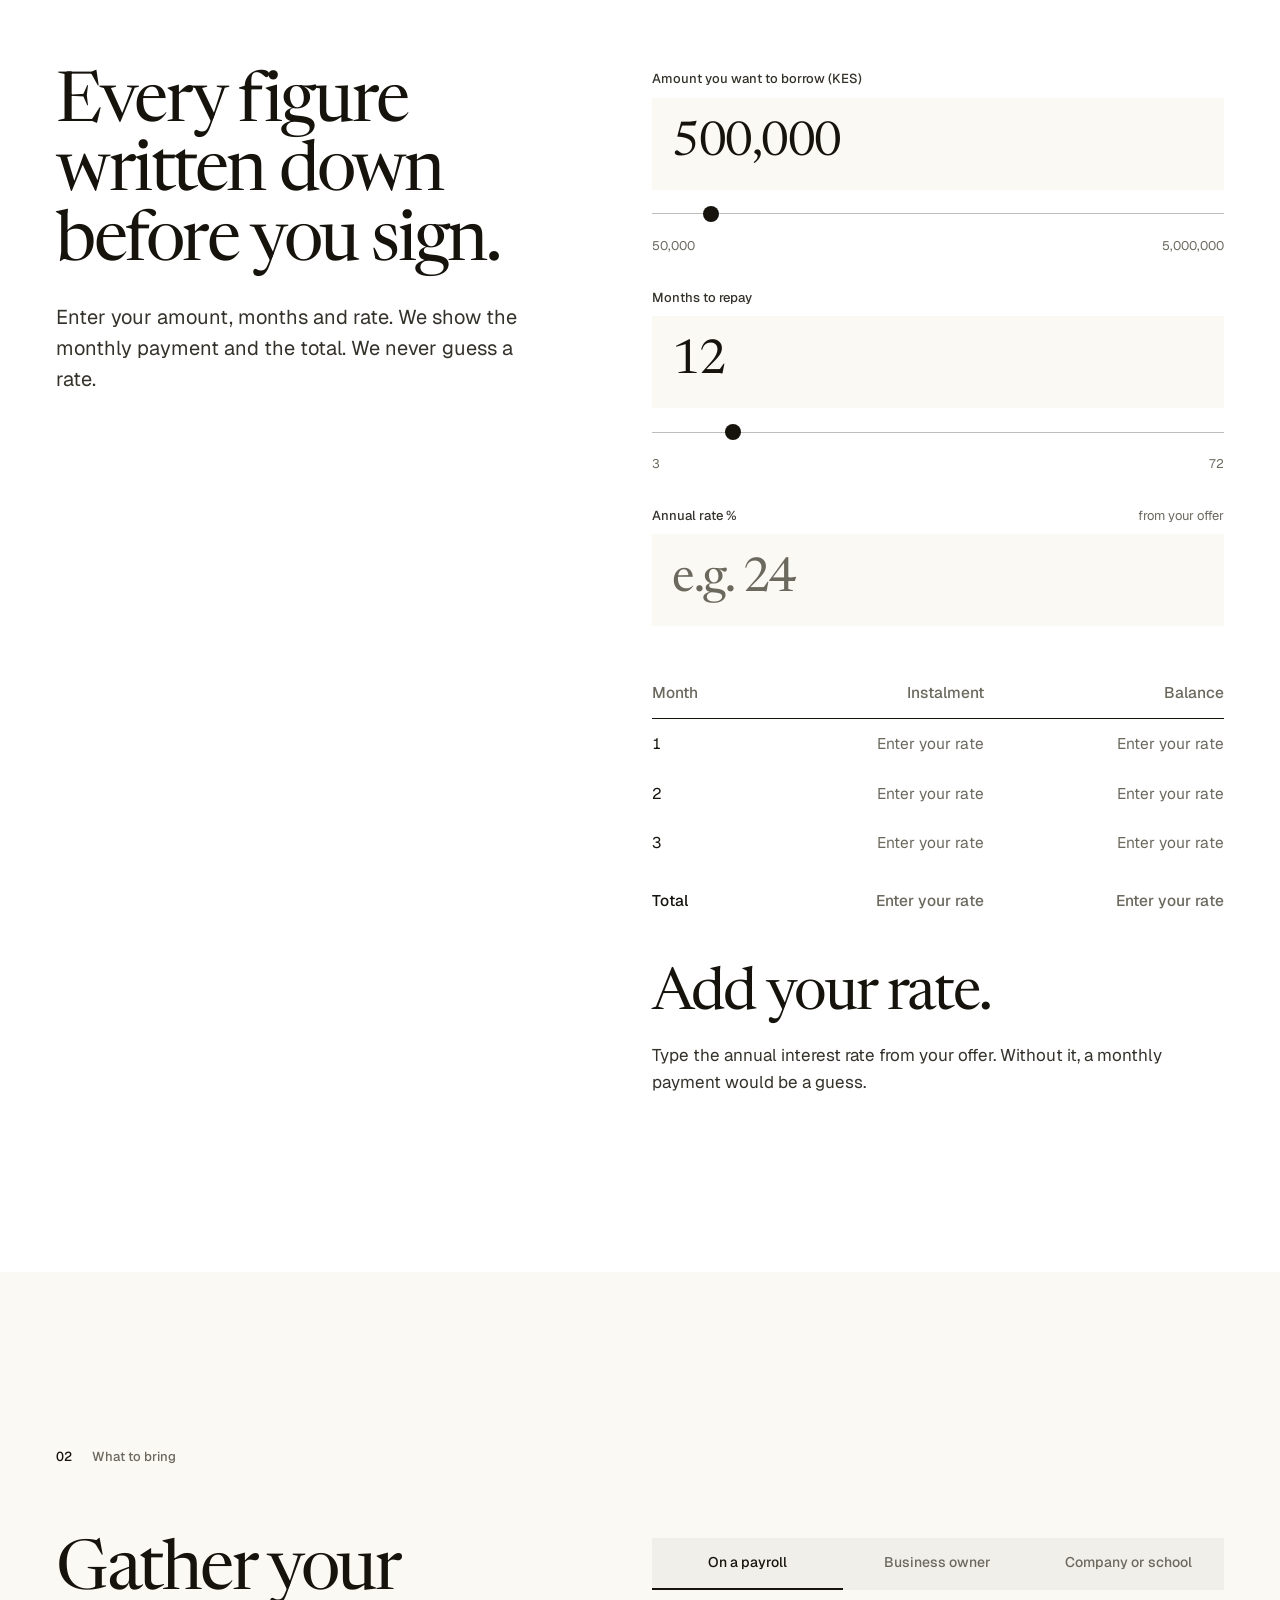
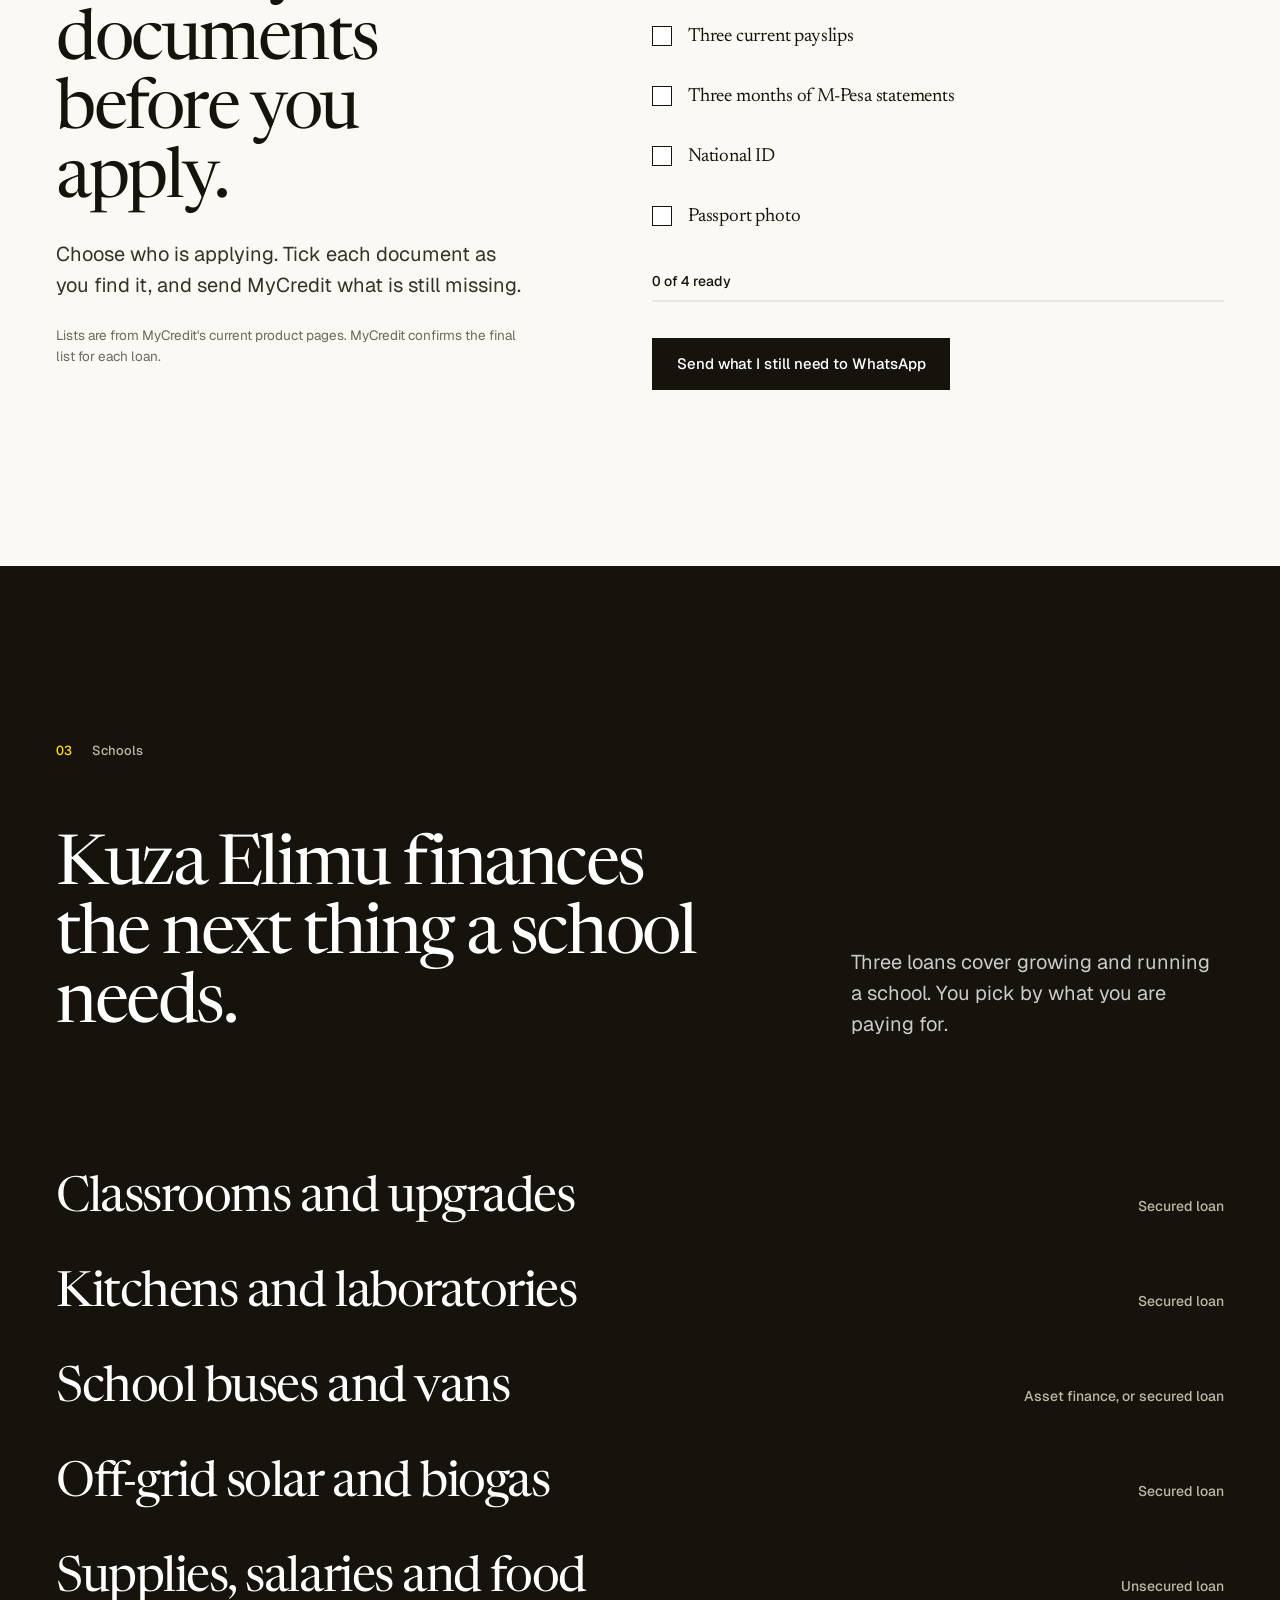
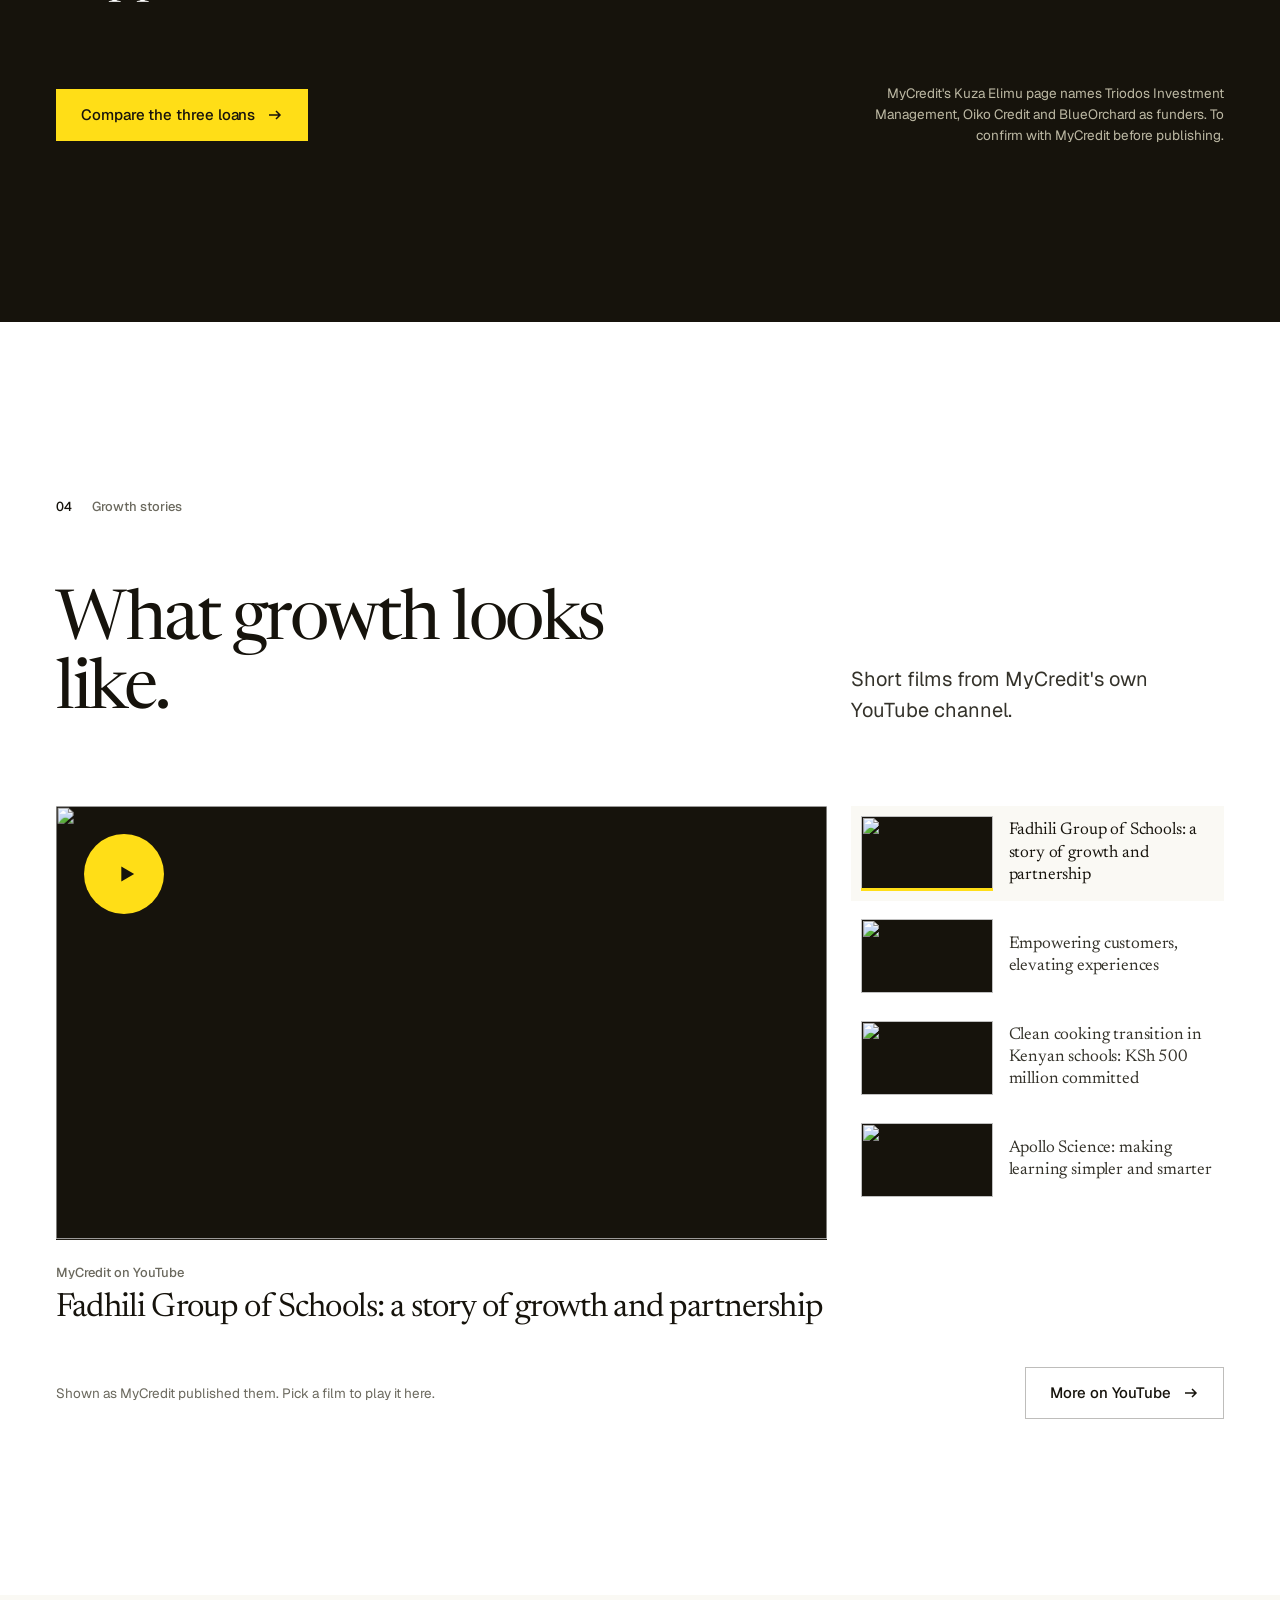
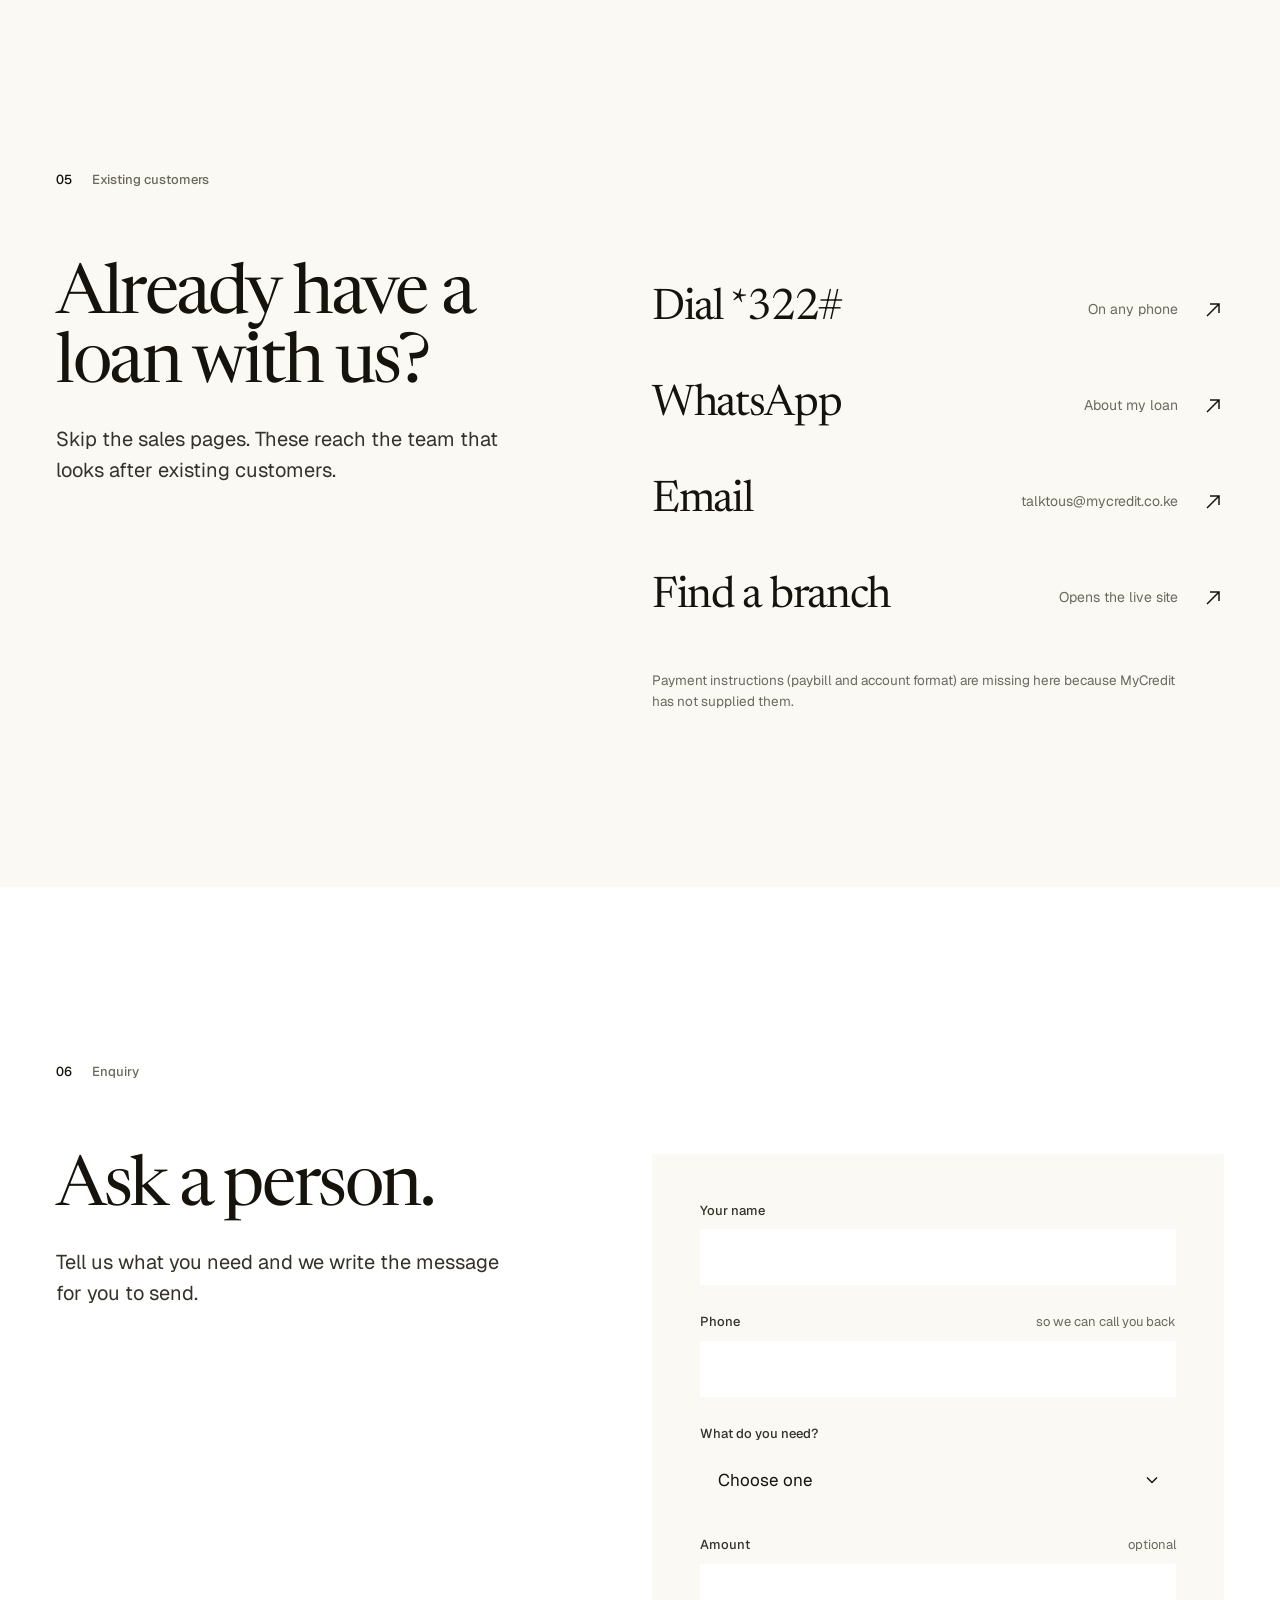
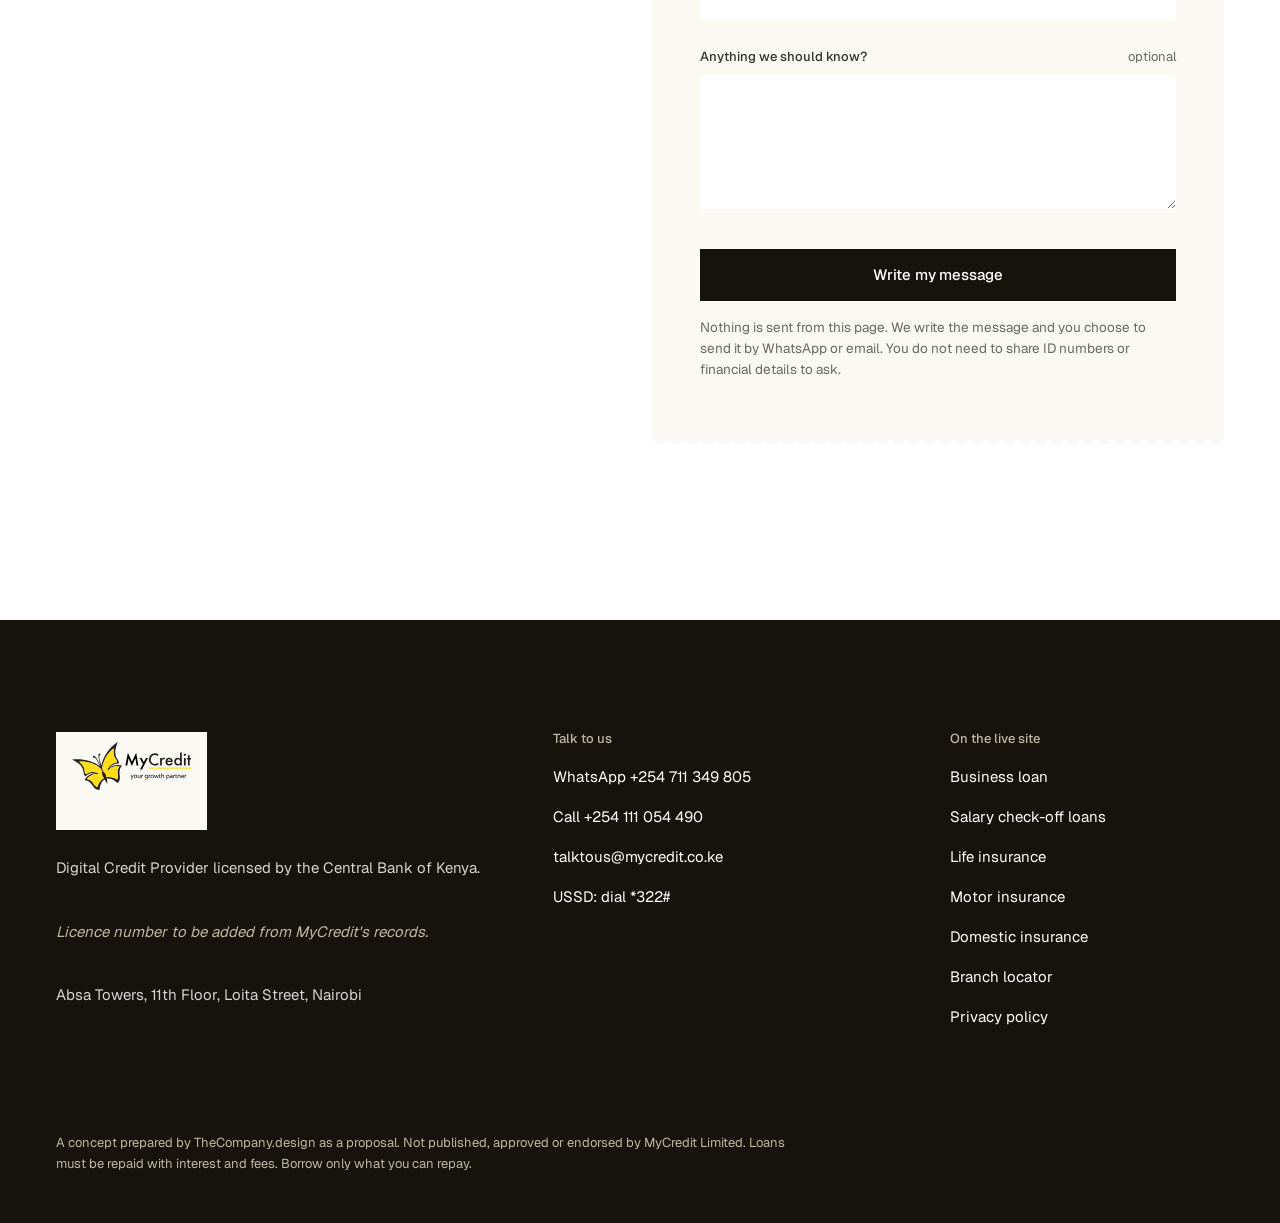
==== commit ef89702e: "Direction B: quiet minimal redesign with motion and growth stories - Promote the new direction to th" ====
--- a/index.html
+++ b/index.html
@@ -4,15 +4,27 @@
 <meta charset="utf-8">
 <meta name="viewport" content="width=device-width, initial-scale=1, viewport-fit=cover">
 <title>MyCredit | Know what to bring before you ask</title>
-<meta name="description" content="Design concept by TheCompany.design. Not the official MyCredit website.">
+<meta name="description" content="A redesign concept for MyCredit by TheCompany.design. Not the official MyCredit website.">
 <meta name="robots" content="noindex">
+<link rel="icon" href="assets/favicon.svg" type="image/svg+xml">
+<meta name="theme-color" content="#FAF9F4">
+<meta property="og:type" content="website">
+<meta property="og:title" content="MyCredit: know what to bring before you ask">
+<meta property="og:description" content="A redesign concept for MyCredit by TheCompany.design. Not the official MyCredit website.">
+<meta property="og:url" content="https://kaylamekdes.github.io/MyCredit-Website/">
+<meta property="og:image" content="https://kaylamekdes.github.io/MyCredit-Website/assets/share.png">
+<meta property="og:image:width" content="1200">
+<meta property="og:image:height" content="630">
+<meta name="twitter:card" content="summary_large_image">
+<script>document.documentElement.classList.add('js')</script>
 <link rel="preconnect" href="https://fonts.googleapis.com">
 <link rel="preconnect" href="https://fonts.gstatic.com" crossorigin>
-<link href="https://fonts.googleapis.com/css2?family=IBM+Plex+Mono:wght@400;500;600&family=Newsreader:ital,opsz,wght@0,6..72,400..600;1,6..72,400..600&display=swap" rel="stylesheet">
-<link rel="stylesheet" href="css/site.css">
+<link href="https://fonts.googleapis.com/css2?family=Geist:wght@400;500&family=Newsreader:ital,opsz,wght@0,6..72,400;1,6..72,400&display=swap" rel="stylesheet">
+<link rel="stylesheet" href="css/v2.css">
 </head>
 <body>
 <a class="skip" href="#main">Skip to content</a>
+<div class="progress-top" aria-hidden="true"></div>
 
 <div class="concept"><p>Design concept by TheCompany.design. Not the official MyCredit website and not approved by MyCredit.</p></div>
 
@@ -31,125 +43,180 @@
     <button class="menu-btn" type="button" aria-expanded="false" aria-controls="menu">Menu</button>
     <nav class="menu-panel" id="menu" aria-label="Menu" hidden>
       <ul>
-        <li><a href="index.html#statement">Loans</a></li>
-        <li><a href="kuza-elimu.html">Schools</a></li>
-        <li><a href="index.html#bring">What to bring</a></li>
-        <li><a href="index.html#existing">Existing customers</a></li>
+        <li style="--i:0"><a href="index.html#statement">Loans</a></li>
+        <li style="--i:1"><a href="kuza-elimu.html">Schools</a></li>
+        <li style="--i:2"><a href="index.html#bring">What to bring</a></li>
+        <li style="--i:3"><a href="index.html#existing">Existing customers</a></li>
       </ul>
-      <div class="menu-cta"><a class="btn btn-primary btn-block" href="https://wa.me/254711349805" target="_blank" rel="noopener">Chat on WhatsApp</a></div>
+      <div class="menu-cta" style="--i:4"><a class="btn btn-primary btn-block" href="https://wa.me/254711349805" target="_blank" rel="noopener">Chat on WhatsApp</a></div>
     </nav>
   </div>
 </header>
 
 <main id="main">
 
-  <!-- Hero: the enquiry slip -->
   <section class="hero" aria-labelledby="hero-h">
-    <div class="wrap hero-grid">
-      <div class="hero-copy">
-        <h1 class="display" id="hero-h">Know what to bring <span class="hl">before you ask.</span></h1>
-        <p class="lede">MyCredit lends to businesses, employees and schools. Say which you are, and we write your checklist.</p>
-        <p class="licence">Digital Credit Provider licensed by the Central Bank of Kenya.</p>
-      </div>
-
-      <div>
-        <div class="slip-wrap">
+    <div class="wrap">
+      <p class="kicker" data-hero style="--d:0"><span class="dot" aria-hidden="true"></span>Digital Credit Provider licensed by the Central Bank of Kenya.</p>
+      <h1 class="display hero-h" id="hero-h">
+        <span class="ln"><span>Know what to bring</span></span>
+        <span class="ln"><span><span class="mark">before you ask.</span></span></span>
+      </h1>
+
+      <div class="hero-grid">
+        <div class="hero-side" data-hero style="--d:450">
+          <p class="lede">MyCredit lends to businesses, employees and schools. Say which you are, and we write your checklist.</p>
+          <p class="small">Already have a loan? Dial <a class="inline-link" href="tel:*322%23">*322#</a> or message us on <a class="inline-link" href="https://wa.me/254711349805" target="_blank" rel="noopener">WhatsApp</a>.</p>
+        </div>
+
+        <div class="slip-wrap" data-hero style="--d:600">
+        <svg class="bfly" viewBox="-10 -50 420 350" aria-hidden="true" focusable="false">
+          <g class="bw"><g transform="translate(200 0) scale(-1 1)">
+            <path class="b-fill b-line" pathLength="1" d="M0,152 C64,150 132,160 160,198 C178,230 152,282 108,286 C54,290 4,222 0,152 Z"/>
+            <path class="b-fill b-line" pathLength="1" d="M0,140 C2,70 42,12 124,3 C168,-2 197,12 193,44 C187,92 122,132 0,152 Z"/>
+            <path class="b-ink" d="M124,3 C168,-2 197,12 193,44 C189,64 172,80 150,92 C158,60 150,30 124,3 Z"/>
+            <path class="b-vein b-line" pathLength="1" d="M0,146 C40,100 90,56 150,26"/>
+            <path class="b-vein b-line" pathLength="1" d="M0,148 C50,128 100,112 168,98"/>
+            <path class="b-vein b-line" pathLength="1" d="M2,160 C50,176 100,214 126,262"/>
+            <path class="b-vein b-line" pathLength="1" d="M2,156 C60,170 120,184 150,206"/>
+            <circle class="b-ink" cx="112" cy="232" r="9"/>
+            <circle class="b-ink" cx="76" cy="206" r="6"/>
+          </g></g>
+          <g class="bw"><g transform="translate(200 0)">
+            <path class="b-fill b-line" pathLength="1" d="M0,152 C64,150 132,160 160,198 C178,230 152,282 108,286 C54,290 4,222 0,152 Z"/>
+            <path class="b-fill b-line" pathLength="1" d="M0,140 C2,70 42,12 124,3 C168,-2 197,12 193,44 C187,92 122,132 0,152 Z"/>
+            <path class="b-ink" d="M124,3 C168,-2 197,12 193,44 C189,64 172,80 150,92 C158,60 150,30 124,3 Z"/>
+            <path class="b-vein b-line" pathLength="1" d="M0,146 C40,100 90,56 150,26"/>
+            <path class="b-vein b-line" pathLength="1" d="M0,148 C50,128 100,112 168,98"/>
+            <path class="b-vein b-line" pathLength="1" d="M2,160 C50,176 100,214 126,262"/>
+            <path class="b-vein b-line" pathLength="1" d="M2,156 C60,170 120,184 150,206"/>
+            <circle class="b-ink" cx="112" cy="232" r="9"/>
+            <circle class="b-ink" cx="76" cy="206" r="6"/>
+          </g></g>
+          <g class="b-ant">
+            <path class="b-line" pathLength="1" d="M197,34 C192,4 180,-22 162,-40"/>
+            <path class="b-line" pathLength="1" d="M203,34 C208,4 220,-22 238,-40"/>
+          </g>
+          <rect class="b-body" x="194" y="30" width="12" height="240" rx="6"/>
+        </svg>
           <div class="slip perf" data-slip>
             <div class="slip-head" aria-hidden="true"><span>Enquiry slip</span><span>MyCredit</span></div>
             <fieldset class="chips">
-              <legend class="mono-label">I am</legend>
+              <legend>I am</legend>
               <label class="chip"><input type="radio" name="iam" value="business" checked><span>a business owner</span></label>
               <label class="chip"><input type="radio" name="iam" value="employee"><span>an employee</span></label>
               <label class="chip"><input type="radio" name="iam" value="school"><span>a school owner</span></label>
             </fieldset>
             <p class="mono-label" id="bring-label">Bring</p>
             <div class="slip-lists"></div>
-            <a class="btn btn-primary btn-block slip-send" href="https://wa.me/254711349805" target="_blank" rel="noopener">Send this list on WhatsApp</a>
+            <a class="btn btn-primary btn-block slip-send" href="https://wa.me/254711349805" target="_blank" rel="noopener">Send this list on WhatsApp <svg class="arr" viewBox="0 0 16 16" aria-hidden="true"><path d="M2 8h11M9 4l4 4-4 4" fill="none" stroke="currentColor" stroke-width="1.5"/></svg></a>
             <p class="slip-note">Nothing is sent until you tap. Amounts and terms: confirm with MyCredit.</p>
           </div>
         </div>
-        <p class="hero-after">Already have a loan? Dial <a href="tel:*322%23">*322#</a> or message us on <a href="https://wa.me/254711349805" target="_blank" rel="noopener">WhatsApp</a>.</p>
-      </div>
-    </div>
-  </section>
-
-  <!-- The statement -->
-  <section class="section bg-cream rule-top" id="statement" aria-labelledby="statement-h">
-    <div class="wrap split">
-      <div class="split-lead">
-        <h2 class="h2" id="statement-h">Every figure written down before you sign.</h2>
-        <p class="lede">Enter your amount, months and rate. We show the monthly payment and the total. We never guess a rate.</p>
-      </div>
-      <div data-calc></div>
-    </div>
-  </section>
-
-  <!-- What to bring -->
-  <section class="section bg-white" id="bring" aria-labelledby="bring-h">
-    <div class="wrap split">
-      <div class="split-lead">
-        <h2 class="h2" id="bring-h">Gather your documents before you apply.</h2>
-        <p class="lede">Choose who is applying. Tick each document as you find it, and send MyCredit what is still missing.</p>
-        <p class="note">Lists are from MyCredit's current product pages. MyCredit confirms the final list for each loan.</p>
-      </div>
-      <div data-docs="payroll,business,company"></div>
-    </div>
-  </section>
-
-  <!-- Schools -->
-  <section class="section on-ink" id="schools" aria-labelledby="schools-h">
-    <div class="wrap">
-      <div class="ink-head">
+      </div>
+    </div>
+  </section>
+
+  <section class="sec white" id="statement" aria-labelledby="statement-h">
+    <div class="wrap">
+      <p class="sec-head" data-reveal><span class="idx">01</span>The statement</p>
+      <div class="cols">
+        <div class="lead" data-reveal>
+          <h2 class="h2" id="statement-h">Every figure written down before you sign.</h2>
+          <p class="lede">Enter your amount, months and rate. We show the monthly payment and the total. We never guess a rate.</p>
+        </div>
+        <div class="body" data-calc data-reveal style="--i:1"></div>
+      </div>
+    </div>
+  </section>
+
+  <section class="sec" id="bring" aria-labelledby="bring-h">
+    <div class="wrap">
+      <p class="sec-head" data-reveal><span class="idx">02</span>What to bring</p>
+      <div class="cols">
+        <div class="lead" data-reveal>
+          <h2 class="h2" id="bring-h">Gather your documents before you apply.</h2>
+          <p class="lede">Choose who is applying. Tick each document as you find it, and send MyCredit what is still missing.</p>
+          <p class="note">Lists are from MyCredit's current product pages. MyCredit confirms the final list for each loan.</p>
+        </div>
+        <div class="body" data-docs="payroll,business,company" data-reveal style="--i:1"></div>
+      </div>
+    </div>
+  </section>
+
+  <section class="sec ink" id="schools" aria-labelledby="schools-h">
+    <div class="wrap">
+      <p class="sec-head" data-reveal><span class="idx">03</span>Schools</p>
+      <div class="ink-intro" data-reveal>
         <h2 class="h2" id="schools-h">Kuza Elimu finances the next thing a school needs.</h2>
         <p class="lede">Three loans cover growing and running a school. You pick by what you are paying for.</p>
       </div>
-      <ul class="ruled">
+      <ul class="ruled" data-stagger>
         <li><span class="big">Classrooms and upgrades</span><span class="tag">Secured loan</span></li>
         <li><span class="big">Kitchens and laboratories</span><span class="tag">Secured loan</span></li>
         <li><span class="big">School buses and vans</span><span class="tag">Asset finance, or secured loan</span></li>
         <li><span class="big">Off-grid solar and biogas</span><span class="tag">Secured loan</span></li>
         <li><span class="big">Supplies, salaries and food</span><span class="tag">Unsecured loan</span></li>
       </ul>
-      <div class="ink-foot">
-        <a class="btn btn-primary" href="kuza-elimu.html#compare">Compare the three loans</a>
+      <div class="ink-foot" data-reveal>
+        <a class="btn btn-primary" href="kuza-elimu.html#compare">Compare the three loans <svg class="arr" viewBox="0 0 16 16" aria-hidden="true"><path d="M2 8h11M9 4l4 4-4 4" fill="none" stroke="currentColor" stroke-width="1.5"/></svg></a>
         <p class="note">MyCredit's Kuza Elimu page names Triodos Investment Management, Oiko Credit and BlueOrchard as funders. To confirm with MyCredit before publishing.</p>
       </div>
     </div>
   </section>
 
-  <!-- Existing customers -->
-  <section class="section bg-cream" id="existing" aria-labelledby="existing-h">
-    <div class="wrap split">
-      <div class="split-lead">
-        <h2 class="h2" id="existing-h">Already have a loan with us?</h2>
-        <p class="lede">Skip the sales pages. These reach the team that looks after existing customers.</p>
-      </div>
-      <div>
-        <div class="rows">
-          <a class="row" href="tel:*322%23"><span class="row-name">Dial *322#</span><span class="row-note">On any phone</span></a>
-          <a class="row" href="https://wa.me/254711349805" target="_blank" rel="noopener"><span class="row-name">WhatsApp</span><span class="row-note">About my loan</span></a>
-          <a class="row" href="mailto:talktous@mycredit.co.ke"><span class="row-name">Email</span><span class="row-note">talktous@mycredit.co.ke</span></a>
-          <a class="row" href="https://www.mycredit.co.ke/" target="_blank" rel="noopener"><span class="row-name">Find a branch</span><span class="row-note">Opens the live site</span></a>
-        </div>
-        <p class="note">Payment instructions (paybill and account format) are missing here because MyCredit has not supplied them.</p>
-      </div>
-    </div>
-  </section>
-
-  <!-- Enquiry -->
-  <section class="section bg-white" id="ask" aria-labelledby="ask-h">
-    <div class="wrap split">
-      <div class="split-lead">
-        <h2 class="h2" id="ask-h">Ask a person.</h2>
-        <p class="lede">Tell us what you need and we write the message for you to send.</p>
-      </div>
-      <div data-enquiry></div>
+  <section class="sec white" id="stories" aria-labelledby="stories-h">
+    <div class="wrap">
+      <p class="sec-head" data-reveal><span class="idx">04</span>Growth stories</p>
+      <div class="stories-intro" data-reveal>
+        <h2 class="h2" id="stories-h">What growth looks like.</h2>
+        <p class="lede">Short films from MyCredit's own YouTube channel.</p>
+      </div>
+      <div class="clips" data-clips="SqSah1pYvYQ,sSzkDHywrwM,yYBiKGvArI0,biTmi2Oydko" data-reveal style="--i:1"></div>
+      <div class="stories-foot" data-reveal>
+        <p class="note">Shown as MyCredit published them. Pick a film to play it here.</p>
+        <a class="btn btn-secondary" href="https://www.youtube.com/@mycreditlimited" target="_blank" rel="noopener">More on YouTube <svg class="arr" viewBox="0 0 16 16" aria-hidden="true"><path d="M2 8h11M9 4l4 4-4 4" fill="none" stroke="currentColor" stroke-width="1.5"/></svg></a>
+      </div>
+    </div>
+  </section>
+
+  <section class="sec" id="existing" aria-labelledby="existing-h">
+    <div class="wrap">
+      <p class="sec-head" data-reveal><span class="idx">05</span>Existing customers</p>
+      <div class="cols">
+        <div class="lead" data-reveal>
+          <h2 class="h2" id="existing-h">Already have a loan with us?</h2>
+          <p class="lede">Skip the sales pages. These reach the team that looks after existing customers.</p>
+        </div>
+        <div class="body">
+          <div class="rows" data-stagger>
+            <a class="row" href="tel:*322%23"><span class="row-name">Dial *322#</span><span class="row-note">On any phone</span><svg class="arr" viewBox="0 0 22 22" aria-hidden="true"><path d="M5 17L17 5M8 5h9v9" fill="none" stroke="currentColor" stroke-width="1.5"/></svg></a>
+            <a class="row" href="https://wa.me/254711349805" target="_blank" rel="noopener"><span class="row-name">WhatsApp</span><span class="row-note">About my loan</span><svg class="arr" viewBox="0 0 22 22" aria-hidden="true"><path d="M5 17L17 5M8 5h9v9" fill="none" stroke="currentColor" stroke-width="1.5"/></svg></a>
+            <a class="row" href="mailto:talktous@mycredit.co.ke"><span class="row-name">Email</span><span class="row-note">talktous@mycredit.co.ke</span><svg class="arr" viewBox="0 0 22 22" aria-hidden="true"><path d="M5 17L17 5M8 5h9v9" fill="none" stroke="currentColor" stroke-width="1.5"/></svg></a>
+            <a class="row" href="https://www.mycredit.co.ke/" target="_blank" rel="noopener"><span class="row-name">Find a branch</span><span class="row-note">Opens the live site</span><svg class="arr" viewBox="0 0 22 22" aria-hidden="true"><path d="M5 17L17 5M8 5h9v9" fill="none" stroke="currentColor" stroke-width="1.5"/></svg></a>
+          </div>
+          <p class="note" data-reveal>Payment instructions (paybill and account format) are missing here because MyCredit has not supplied them.</p>
+        </div>
+      </div>
+    </div>
+  </section>
+
+  <section class="sec white" id="ask" aria-labelledby="ask-h">
+    <div class="wrap">
+      <p class="sec-head" data-reveal><span class="idx">06</span>Enquiry</p>
+      <div class="cols">
+        <div class="lead" data-reveal>
+          <h2 class="h2" id="ask-h">Ask a person.</h2>
+          <p class="lede">Tell us what you need and we write the message for you to send.</p>
+        </div>
+        <div class="body" data-enquiry data-reveal style="--i:1"></div>
+      </div>
     </div>
   </section>
 
 </main>
 
-<footer class="site-foot on-ink">
+<footer class="site-foot ink">
   <div class="wrap">
     <div class="foot-grid">
       <div class="foot-about">
@@ -158,7 +225,7 @@
         <p><em>Licence number to be added from MyCredit's records.</em></p>
         <p>Absa Towers, 11th Floor, Loita Street, Nairobi</p>
       </div>
-      <div>
+      <div class="foot-col">
         <h2 class="foot-h">Talk to us</h2>
         <ul class="foot-list">
           <li><a href="https://wa.me/254711349805" target="_blank" rel="noopener">WhatsApp +254 711 349 805</a></li>
@@ -167,7 +234,7 @@
           <li><a href="tel:*322%23">USSD: dial *322#</a></li>
         </ul>
       </div>
-      <div>
+      <div class="foot-col">
         <h2 class="foot-h">On the live site</h2>
         <ul class="foot-list">
           <li><a href="https://www.mycredit.co.ke/" target="_blank" rel="noopener">Business loan</a></li>
@@ -193,5 +260,7 @@
 </nav>
 
 <script src="js/site.js"></script>
+<script src="js/clips.js"></script>
+<script src="js/motion.js"></script>
 </body>
 </html>
--- a/css/v2.css
+++ b/css/v2.css
@@ -0,0 +1,576 @@
+/* MyCredit concept, direction B: quiet minimal.
+   Warm paper field, ink type, hairlines, generous space. Yellow appears as an accent only:
+   the highlighter stroke, the scroll progress line, the wings. One ink band per page. */
+
+:root{
+  --paper:#FAF9F4;
+  --white:#FFFFFF;
+  --ink:#16130C;
+  --ink-2:#34322A;
+  --muted:#6B695E;
+  --line:rgba(22,19,12,.12);
+  --line-2:rgba(22,19,12,.28);
+  --sun:#FFDE17;
+  --green:#1D5C3A;
+  --red:#A32117;
+  --red-ink:#FF8A7F;
+  --mist:#BDB9A4;
+  --ink-line:rgba(255,255,255,.16);
+
+  --serif:"Newsreader","Source Serif 4",Georgia,serif;
+  --sans:"Geist","Inter",system-ui,-apple-system,"Segoe UI",sans-serif;
+
+  --ease:cubic-bezier(.2,.7,.2,1);
+  --expo:cubic-bezier(.16,1,.3,1);
+
+  --gut:20px;
+  --sec:96px;
+  --max:1240px;
+  --head:68px;
+}
+@media (min-width:700px){ :root{ --gut:40px; --sec:136px; } }
+@media (min-width:960px){ :root{ --gut:56px; --sec:176px; --head:80px; } }
+
+*,*::before,*::after{ box-sizing:border-box; }
+html{ -webkit-text-size-adjust:100%; scroll-padding-top:calc(var(--head) + 24px); }
+body{
+  margin:0; background:var(--paper); color:var(--ink);
+  font:400 17px/1.6 var(--sans);
+  -webkit-font-smoothing:antialiased; text-rendering:optimizeLegibility;
+}
+@media (max-width:899.98px){ body{ padding-bottom:calc(72px + env(safe-area-inset-bottom)); } }
+img,svg{ display:block; max-width:100%; }
+a{ color:inherit; }
+p{ margin:0; }
+ul,ol,dl{ margin:0; padding:0; list-style:none; }
+h1,h2,h3{ margin:0; font-weight:400; }
+button,input,select,textarea{ font:inherit; color:inherit; }
+::selection{ background:var(--sun); color:var(--ink); }
+
+:focus{ outline:none; }
+:focus-visible{ outline:2px solid var(--ink); outline-offset:4px; }
+.ink :focus-visible{ outline-color:var(--sun); }
+
+.sr-only{ position:absolute!important; width:1px; height:1px; margin:-1px; overflow:hidden; clip:rect(0 0 0 0); white-space:nowrap; border:0; }
+.skip{ position:absolute; left:8px; top:-80px; z-index:200; background:var(--ink); color:var(--white); padding:12px 16px; font:500 14px/1 var(--sans); text-decoration:none; }
+.skip:focus{ top:8px; }
+.wrap{ width:100%; max-width:calc(var(--max) + 2 * var(--gut)); margin:0 auto; padding:0 var(--gut); }
+
+/* ---------- Type ---------- */
+.display{
+  font-family:var(--serif); font-weight:400;
+  font-size:clamp(40px, 10.2vw, 132px); line-height:.94; letter-spacing:-.04em;
+  font-variation-settings:"opsz" 72;
+}
+.h2{
+  font-family:var(--serif); font-weight:400;
+  font-size:clamp(38px, 5.4vw, 76px); line-height:1; letter-spacing:-.035em;
+  font-variation-settings:"opsz" 72;
+}
+.lede{ font-size:19px; line-height:1.55; color:var(--ink-2); max-width:30em; }
+@media (min-width:960px){ .lede{ font-size:20px; } }
+.small{ font-size:14px; line-height:1.6; color:var(--muted); max-width:46em; }
+.ink .small{ color:var(--mist); }
+.num{ font-variant-numeric:tabular-nums lining-nums; }
+.inline-link{ text-decoration:underline; text-decoration-color:var(--line-2); text-underline-offset:4px; transition:text-decoration-color .2s var(--ease); }
+.inline-link:hover{ text-decoration-color:currentColor; }
+
+.mark{
+  font-style:italic;
+  background:linear-gradient(var(--sun),var(--sun)) 0 88% / 100% .14em no-repeat;
+  -webkit-box-decoration-break:slice; box-decoration-break:slice;
+}
+
+/* ---------- Buttons ---------- */
+.btn{
+  display:inline-flex; align-items:center; justify-content:center; gap:12px;
+  min-height:52px; padding:0 24px;
+  font:500 15px/1.2 var(--sans); letter-spacing:-.005em;
+  text-decoration:none; text-align:center; cursor:pointer;
+  border:1px solid var(--ink); border-radius:0;
+  transition:background-color .25s var(--ease), color .25s var(--ease), border-color .25s var(--ease);
+  -webkit-tap-highlight-color:transparent;
+}
+.btn .arr{ width:16px; height:16px; flex:none; transition:transform .35s var(--expo); }
+.btn:hover .arr{ transform:translateX(4px); }
+.btn:active{ transform:translateY(1px); }
+.btn-primary{ background:var(--ink); color:var(--white); }
+.btn-primary:hover{ background:#2C281D; }
+.btn-secondary{ background:transparent; color:var(--ink); border-color:var(--line-2); }
+.btn-secondary:hover{ border-color:var(--ink); }
+.btn-block{ width:100%; }
+.ink .btn-primary{ background:var(--sun); color:var(--ink); border-color:var(--sun); }
+.ink .btn-primary:hover{ background:var(--white); border-color:var(--white); }
+.ink .btn-secondary{ color:var(--white); border-color:var(--ink-line); }
+.ink .btn-secondary:hover{ border-color:var(--white); }
+
+/* ---------- Concept banner, progress line, header ---------- */
+.concept{ background:var(--ink); color:rgba(255,255,255,.82); font:400 12.5px/1.4 var(--sans); text-align:center; padding:9px var(--gut); }
+
+.progress-top{
+  position:fixed; left:0; right:0; top:0; z-index:120; height:2px;
+  background:var(--sun); transform:scaleX(0); transform-origin:0 50%;
+  pointer-events:none;
+}
+
+.site-head{
+  position:sticky; top:0; z-index:100; height:var(--head);
+  background:rgba(250,249,244,.86);
+  -webkit-backdrop-filter:saturate(1.4) blur(14px); backdrop-filter:saturate(1.4) blur(14px);
+  border-bottom:1px solid transparent;
+  transition:border-color .3s var(--ease);
+}
+.site-head.is-scrolled{ background:rgba(250,249,244,.94); }
+.head-in{ height:100%; display:flex; align-items:center; justify-content:space-between; gap:24px; }
+.logo{ display:flex; align-items:center; flex:none; }
+.logo img{ height:44px; width:auto; }
+@media (min-width:960px){ .logo img{ height:50px; } }
+.logo-missing{ display:inline-flex; align-items:center; height:44px; padding:0 12px; border:1px dashed var(--ink); font:500 12px/1 var(--sans); }
+
+.nav-desk{ display:none; }
+.nav-desk a{
+  position:relative; display:inline-flex; align-items:center; min-height:44px;
+  font:500 14px/1 var(--sans); color:var(--ink-2); text-decoration:none;
+  transition:color .2s var(--ease);
+}
+.nav-desk a::after{
+  content:""; position:absolute; left:0; right:0; bottom:10px; height:1px; background:var(--ink);
+  transform:scaleX(0); transform-origin:right; transition:transform .45s var(--expo);
+}
+.nav-desk a:hover,.nav-desk a[aria-current="page"]{ color:var(--ink); }
+.nav-desk a:hover::after,.nav-desk a[aria-current="page"]::after{ transform:scaleX(1); transform-origin:left; }
+.head-cta{ display:none; min-height:44px; padding:0 18px; font-size:14px; }
+
+.menu-btn{
+  min-width:44px; min-height:44px; padding:0 16px;
+  background:transparent; border:1px solid var(--line-2); border-radius:0;
+  font:500 14px/1 var(--sans); cursor:pointer;
+}
+.menu-btn[aria-expanded="true"]{ background:var(--ink); border-color:var(--ink); color:var(--white); }
+.menu-panel{
+  position:fixed; left:0; right:0; top:var(--head); bottom:0; z-index:99;
+  background:var(--paper); overflow:auto;
+  padding:24px var(--gut) 40px;
+}
+.menu-panel li + li{ margin-top:4px; }
+.menu-panel a{
+  display:flex; align-items:center; min-height:64px;
+  font:400 36px/1.05 var(--serif); letter-spacing:-.03em; text-decoration:none;
+}
+.menu-panel .menu-cta{ padding-top:32px; }
+.menu-panel:not([hidden]) li,.menu-panel:not([hidden]) .menu-cta{ animation:menu-in .6s var(--expo) both; animation-delay:calc(var(--i,0) * 50ms); }
+@keyframes menu-in{ from{ opacity:0; transform:translateY(16px); } to{ opacity:1; transform:none; } }
+@media (min-width:960px){
+  .nav-desk{ display:flex; gap:36px; margin-left:auto; margin-right:12px; }
+  .head-cta{ display:inline-flex; }
+  .menu-btn,.menu-panel{ display:none!important; }
+}
+
+/* ---------- Phone bottom bar ---------- */
+.bottom-bar{
+  position:fixed; left:0; right:0; bottom:0; z-index:90;
+  background:rgba(250,249,244,.92);
+  -webkit-backdrop-filter:blur(14px); backdrop-filter:blur(14px);
+  border-top:1px solid var(--line);
+  padding:10px; padding-bottom:calc(10px + env(safe-area-inset-bottom));
+  display:grid; grid-template-columns:1.5fr 1fr 1fr; gap:8px;
+}
+.bottom-bar a{
+  min-height:50px; display:flex; align-items:center; justify-content:center; padding:0 6px;
+  font:500 14px/1.15 var(--sans); text-decoration:none; text-align:center;
+  border:1px solid var(--line-2); color:var(--ink);
+}
+.bottom-bar a.bb-wa{ background:var(--ink); color:var(--white); border-color:var(--ink); }
+@media (min-width:900px){ .bottom-bar{ display:none; } }
+
+/* ---------- Sections ---------- */
+.sec{ padding:var(--sec) 0; }
+.sec.white{ background:var(--white); }
+.ink{ background:var(--ink); color:var(--white); }
+.sec-head{ position:relative; display:flex; gap:20px; margin-bottom:40px; font:500 13px/1.4 var(--sans); color:var(--muted); }
+.sec-head .idx{ color:var(--ink); font-variant-numeric:tabular-nums; }
+.ink .sec-head{ color:var(--mist); }
+.ink .sec-head .idx{ color:var(--sun); }
+@media (min-width:960px){ .sec-head{ margin-bottom:72px; } }
+
+.cols{ display:grid; gap:48px; }
+.lead > * + *{ margin-top:24px; }
+@media (min-width:960px){
+  .cols{ grid-template-columns:repeat(12,1fr); column-gap:24px; align-items:start; }
+  .cols > .lead{ grid-column:1 / span 5; position:sticky; top:calc(var(--head) + 48px); }
+  .cols > .body{ grid-column:7 / span 6; }
+}
+
+/* ---------- Hero ---------- */
+.hero{ padding:56px 0 var(--sec); }
+@media (min-width:960px){ .hero{ padding-top:112px; } }
+.kicker{ display:flex; align-items:center; gap:10px; font:500 13px/1.4 var(--sans); color:var(--muted); }
+.kicker .dot{ width:8px; height:8px; background:var(--sun); outline:1px solid var(--ink); outline-offset:0; flex:none; }
+.hero-h{ margin-top:32px; }
+.ln{ display:block; overflow:hidden; padding:0 .08em .1em 0; margin-bottom:-.1em; }
+.ln > span{ display:inline-block; }
+.hero-grid{ display:grid; gap:56px; margin-top:56px; }
+.hero-side > * + *{ margin-top:24px; }
+@media (min-width:960px){
+  .hero-grid{ grid-template-columns:repeat(12,1fr); column-gap:24px; margin-top:96px; align-items:start; }
+  .hero-side{ grid-column:1 / span 5; padding-top:8px; }
+  .slip-wrap{ grid-column:7 / span 6; }
+}
+
+/* ---------- The butterfly, landed on the slip ---------- */
+.hero{ overflow-x:clip; }
+@media (max-width:959.98px){ .hero-grid{ gap:104px; } }
+.slip-wrap{ position:relative; }
+.bfly{
+  position:absolute; z-index:2; pointer-events:none; overflow:visible;
+  width:112px; right:-4px; top:-84px;
+  transform:rotate(14deg);
+}
+@media (min-width:700px){ .bfly{ width:150px; right:-24px; top:-112px; } }
+@media (min-width:960px){ .bfly{ width:190px; right:-28px; top:-146px; } }
+.bw{ transform-box:view-box; transform-origin:200px 150px; transform:scaleX(var(--fold,1)); }
+.b-fill{ fill:var(--sun); stroke:var(--ink); stroke-width:3.4; stroke-linejoin:round; }
+.b-vein{ fill:none; stroke:var(--ink); stroke-width:2.2; stroke-linecap:round; }
+.b-ink,.b-body{ fill:var(--ink); }
+.b-ant path{ fill:none; stroke:var(--ink); stroke-width:2.6; stroke-linecap:round; }
+
+/* ---------- The slip (clean card, fine perforation) ---------- */
+.perf{
+  --gap:16px; --cut:4px;
+  -webkit-mask:radial-gradient(circle var(--cut) at 50% 100%, transparent calc(var(--cut) - .5px), #000 var(--cut)) 50% 0 / var(--gap) 100% round no-repeat;
+          mask:radial-gradient(circle var(--cut) at 50% 100%, transparent calc(var(--cut) - .5px), #000 var(--cut)) 50% 0 / var(--gap) 100% round no-repeat;
+}
+.slip-wrap{ filter:drop-shadow(0 0 0 transparent); }
+.slip{
+  background:var(--white);
+  padding:28px 24px 44px;
+}
+@media (min-width:700px){ .slip{ padding:40px 40px 56px; } }
+.slip-head{ display:flex; justify-content:space-between; font:500 12.5px/1 var(--sans); color:var(--muted); margin-bottom:32px; }
+.mono-label,.chips legend{ font:500 13px/1.3 var(--sans); color:var(--muted); margin:0 0 12px; padding:0; }
+.chips{ display:flex; flex-wrap:wrap; gap:8px; margin:0 0 32px; padding:0; border:0; }
+.chips legend{ float:left; width:100%; }
+.chip{ position:relative; }
+.chip input{ position:absolute; opacity:0; width:1px; height:1px; }
+.chip span{
+  display:inline-flex; align-items:center; min-height:44px; padding:0 16px;
+  border:1px solid var(--line-2); font:500 14.5px/1.2 var(--sans); cursor:pointer; user-select:none;
+  transition:background-color .25s var(--ease), color .25s var(--ease), border-color .25s var(--ease);
+}
+.chip span:hover{ border-color:var(--ink); }
+.chip input:checked + span{ background:var(--ink); border-color:var(--ink); color:var(--white); }
+.chip input:focus-visible + span{ outline:2px solid var(--ink); outline-offset:3px; }
+
+.checklist li{
+  display:flex; align-items:center; gap:16px; min-height:52px; padding:12px 0;
+  font:400 19px/1.35 var(--serif); letter-spacing:-.01em;
+}
+.box{ position:relative; width:18px; height:18px; flex:none; border:1px solid var(--ink); background:var(--white); transition:background-color .15s var(--ease), border-color .15s var(--ease); }
+
+.slip-lists{ display:grid; }
+.slip-list{ grid-area:1/1; opacity:0; visibility:hidden; transition:opacity .2s var(--ease), visibility 0s linear .2s; }
+.slip-list.is-on{ opacity:1; visibility:visible; transition:opacity .3s var(--ease) .12s, visibility 0s; }
+.slip-list.is-on li{ animation:row-in .5s var(--expo) both; }
+.slip-list.is-on li:nth-child(2){ animation-delay:.04s; } .slip-list.is-on li:nth-child(3){ animation-delay:.08s; } .slip-list.is-on li:nth-child(4){ animation-delay:.12s; }
+@keyframes row-in{ from{ transform:translateY(6px); } to{ transform:none; } }
+.slip .btn-block{ margin-top:32px; }
+.slip-note{ margin-top:16px; font:400 12.5px/1.5 var(--sans); color:var(--muted); }
+
+/* ---------- Fields (underline style) ---------- */
+.field + .field{ margin-top:28px; }
+.field-label{ display:flex; justify-content:space-between; align-items:baseline; gap:12px; font:500 13px/1.35 var(--sans); color:var(--ink-2); }
+.field-label .hint{ font-weight:400; color:var(--muted); }
+.input{
+  display:block; width:100%; height:56px; margin-top:10px; padding:0 18px;
+  background:var(--field,var(--paper)); border:0; border-radius:0;
+  font:400 17px/1 var(--sans); -webkit-appearance:none; appearance:none;
+  transition:background-color .2s var(--ease), box-shadow .2s var(--ease);
+}
+.input:hover{ background:var(--field-hover,#F2F0E7); }
+.input:focus-visible{ outline:none; box-shadow:inset 0 0 0 1.5px var(--ink); background:var(--white); }
+.sec.white .panel{ --field:var(--white); --field-hover:#FDFDFB; }
+.input::placeholder{ color:var(--muted); opacity:1; }
+textarea.input{ height:auto; min-height:120px; padding:16px 18px; line-height:1.5; resize:vertical; }
+select.input{
+  padding-right:44px; cursor:pointer;
+  background:url("data:image/svg+xml,%3Csvg xmlns='http://www.w3.org/2000/svg' width='12' height='8' viewBox='0 0 12 8'%3E%3Cpath d='M1 1.5l5 5 5-5' fill='none' stroke='%2316130C' stroke-width='1.5'/%3E%3C/svg%3E") no-repeat right 18px center;
+}
+.field.invalid .input{ box-shadow:inset 0 0 0 2px var(--red); }
+.err{ margin-top:8px; color:var(--red); font:500 14px/1.4 var(--sans); }
+
+/* Calculator: big serif figures */
+.calc-fields{ display:grid; gap:36px; }
+.calc-fields .field + .field{ margin-top:0; }
+[data-calc] .input{ height:80px; padding:0 20px; font:400 40px/1 var(--serif); letter-spacing:-.03em; font-variant-numeric:lining-nums; }
+@media (min-width:960px){ [data-calc] .input{ font-size:48px; height:92px; } }
+.range{ -webkit-appearance:none; appearance:none; width:100%; height:36px; margin:6px 0 0; background:transparent; cursor:pointer; }
+.range::-webkit-slider-runnable-track{ height:1px; background:var(--line-2); }
+.range::-webkit-slider-thumb{ -webkit-appearance:none; width:16px; height:16px; margin-top:-7.5px; background:var(--ink); border:0; border-radius:50%; transition:transform .2s var(--expo); }
+.range:active::-webkit-slider-thumb{ transform:scale(1.35); }
+.range::-moz-range-track{ height:1px; background:var(--line-2); }
+.range::-moz-range-thumb{ width:16px; height:16px; background:var(--ink); border:0; border-radius:50%; }
+.range-ends{ display:flex; justify-content:space-between; font:400 12.5px/1 var(--sans); color:var(--muted); }
+
+.ledger{ width:100%; margin-top:56px; border-collapse:collapse; font:400 14.5px/1.4 var(--sans); font-variant-numeric:tabular-nums lining-nums; }
+@media (min-width:700px){ .ledger{ font-size:15.5px; } }
+.ledger th{ font-weight:500; color:var(--muted); text-align:right; padding:0 0 14px 12px; border-bottom:1px solid var(--ink); }
+.ledger th:first-child,.ledger td:first-child{ text-align:left; padding-left:0; }
+.ledger td{ text-align:right; padding:14px 0 14px 12px; }
+.ledger td.pending{ color:var(--muted); }
+.ledger tfoot td{ font-weight:500; padding-top:22px; }
+.result{ margin-top:40px; }
+.result-fig{ font:400 clamp(40px, 4.6vw, 60px)/1.02 var(--serif); letter-spacing:-.035em; font-variant-numeric:lining-nums tabular-nums; transition:opacity .16s var(--ease); }
+.result-fig.dim{ opacity:.45; }
+.result-note{ margin-top:16px; color:var(--ink-2); max-width:36em; }
+
+/* ---------- Docs: tabs + checklist ---------- */
+.tabs{ display:grid; grid-template-columns:repeat(var(--n,3),1fr); background:var(--tabs-bg,rgba(22,19,12,.04)); }
+.tab{
+  position:relative; min-height:52px; padding:10px 8px 14px;
+  background:none; border:0; border-radius:0; cursor:pointer;
+  font:500 14px/1.25 var(--sans); color:var(--muted); transition:color .2s var(--ease);
+}
+.tab::after{ content:""; position:absolute; left:0; right:0; bottom:0; height:2px; background:var(--ink); transform:scaleX(0); transition:transform .5s var(--expo); }
+.tab:hover{ color:var(--ink); }
+.tab[aria-selected="true"]{ color:var(--ink); }
+.tab[aria-selected="true"]::after{ transform:scaleX(1); }
+.tab:focus-visible{ outline-offset:-4px; }
+.tabpanel{ padding-top:16px; }
+.tabpanel:not([hidden]) li{ animation:fade-row .6s var(--expo) both; }
+.tabpanel:not([hidden]) li:nth-child(2){ animation-delay:.03s } .tabpanel:not([hidden]) li:nth-child(3){ animation-delay:.06s }
+.tabpanel:not([hidden]) li:nth-child(4){ animation-delay:.09s } .tabpanel:not([hidden]) li:nth-child(5){ animation-delay:.12s }
+.tabpanel:not([hidden]) li:nth-child(6){ animation-delay:.15s } .tabpanel:not([hidden]) li:nth-child(7){ animation-delay:.18s }
+@keyframes fade-row{ from{ opacity:0; transform:translateY(8px); } to{ opacity:1; transform:none; } }
+.docs-list li{ padding:0; }
+.tick{ display:flex; align-items:center; gap:16px; width:100%; min-height:60px; padding:14px 0; cursor:pointer; }
+.tick input{ position:absolute; opacity:0; width:1px; height:1px; }
+.tick .box{ width:20px; height:20px; }
+.tick input:checked + .box{ background:var(--green); border-color:var(--green); }
+.tick input:checked + .box::after{ content:""; position:absolute; left:6px; top:2px; width:5px; height:10px; border:solid var(--white); border-width:0 1.5px 1.5px 0; transform:rotate(45deg); animation:tick-in .25s var(--expo) both; }
+@keyframes tick-in{ from{ opacity:0; transform:rotate(45deg) scale(.4); } to{ opacity:1; transform:rotate(45deg) scale(1); } }
+.tick input:focus-visible + .box{ outline:2px solid var(--ink); outline-offset:3px; }
+.tick-text{ transition:color .2s var(--ease); }
+.tick input:checked ~ .tick-text{ color:var(--muted); text-decoration:line-through; text-decoration-thickness:1px; }
+.note{ font:400 13.5px/1.55 var(--sans); color:var(--muted); max-width:60ch; }
+.ink .note{ color:var(--mist); }
+.docs-note{ margin-top:16px; }
+.progress{ margin-top:28px; display:grid; gap:12px; }
+.count{ font:500 14px/1 var(--sans); font-variant-numeric:tabular-nums; }
+.bar{ height:2px; background:rgba(22,19,12,.07); }
+.bar span{ display:block; height:100%; width:0; background:var(--green); transition:width .5s var(--expo); }
+.docs-send{ margin-top:36px; }
+@media (max-width:699.98px){ .docs-send{ width:100%; } }
+
+/* ---------- Ink band: ruled list ---------- */
+.ink-intro{ display:grid; gap:24px; }
+@media (min-width:960px){
+  .ink-intro{ grid-template-columns:repeat(12,1fr); column-gap:24px; align-items:end; }
+  .ink-intro .h2{ grid-column:1 / span 7; }
+  .ink-intro .lede{ grid-column:9 / span 4; }
+}
+.ink .lede{ color:rgba(255,255,255,.78); }
+.ruled{ margin-top:56px; }
+@media (min-width:960px){ .ruled{ margin-top:112px; } }
+.ruled li{ display:flex; flex-direction:column; gap:8px; padding:20px 0; }
+.ruled .big{ font:400 clamp(28px, 3.8vw, 52px)/1.05 var(--serif); letter-spacing:-.03em; font-variation-settings:"opsz" 72; }
+.ruled .tag{ font:500 14px/1.4 var(--sans); color:var(--mist); }
+@media (min-width:700px){
+  .ruled li{ flex-direction:row; align-items:baseline; justify-content:space-between; gap:40px; padding:22px 0; }
+  .ruled .tag{ text-align:right; flex:none; max-width:20em; }
+}
+.ink-foot{ margin-top:56px; display:grid; gap:28px; justify-items:start; }
+@media (min-width:960px){ .ink-foot{ grid-template-columns:auto 1fr; align-items:center; column-gap:48px; } .ink-foot .note{ justify-self:end; text-align:right; max-width:44ch; } }
+
+/* ---------- Existing customers rows ---------- */
+.row{
+  display:grid; grid-template-columns:1fr auto; align-items:center; gap:4px 24px;
+  min-height:96px; padding:18px 0;
+  text-decoration:none;
+}
+.row-name{ font:400 clamp(32px, 3.4vw, 44px)/1.05 var(--serif); letter-spacing:-.03em; transition:transform .5s var(--expo); }
+.row-note{ grid-column:1; font:400 14px/1.4 var(--sans); color:var(--muted); }
+.row .arr{ grid-column:2; grid-row:1 / span 2; width:22px; height:22px; transition:transform .5s var(--expo); }
+.row:hover .row-name{ transform:translateX(10px); }
+.row:hover .arr{ transform:translate(4px,-4px); }
+@media (min-width:700px){
+  .row{ grid-template-columns:1fr auto auto; }
+  .row-note{ grid-column:2; text-align:right; }
+  .row .arr{ grid-column:3; grid-row:1; }
+}
+.rows + .note{ margin-top:24px; }
+
+/* ---------- Enquiry panel ---------- */
+.panel-wrap{ background:transparent; }
+.panel{ background:var(--white); padding:32px 24px 52px; }
+@media (min-width:700px){ .panel{ padding:48px 48px 64px; } }
+.sec.white .panel{ background:var(--paper); }
+.panel .btn-block{ margin-top:40px; }
+.panel > .note{ margin-top:16px; }
+.ready:not([hidden]){ animation:fade-row .7s var(--expo) both; }
+.stamp{
+  display:inline-flex; align-items:center; gap:10px; margin:0 0 24px;
+  font:500 14px/1 var(--sans); color:var(--green);
+}
+.stamp::before{ content:""; width:10px; height:10px; border-radius:50%; background:var(--green); }
+.stamp:focus{ outline:none; }
+.msg{ padding:24px; background:var(--paper); font:400 20px/1.55 var(--serif); white-space:pre-wrap; }
+.ready-actions{ margin-top:32px; display:grid; gap:10px; }
+@media (min-width:700px){ .ready-actions{ grid-template-columns:1.4fr 1fr 1fr; } .ready-actions .btn{ padding:0 14px; } }
+
+/* ---------- Growth stories (MyCredit's own films) ---------- */
+.stories-intro{ display:grid; gap:24px; margin-bottom:56px; }
+@media (min-width:960px){
+  .stories-intro{ grid-template-columns:repeat(12,1fr); column-gap:24px; align-items:end; margin-bottom:80px; }
+  .stories-intro .h2{ grid-column:1 / span 7; }
+  .stories-intro .lede{ grid-column:9 / span 4; }
+}
+.clips{ display:grid; gap:40px; }
+@media (min-width:960px){
+  .clips{ grid-template-columns:repeat(12,1fr); column-gap:24px; align-items:start; }
+  .clip-main{ grid-column:1 / span 8; }
+  .clip-list{ grid-column:9 / span 4; }
+}
+.clip-stage{ position:relative; aspect-ratio:16 / 9; background:var(--ink); overflow:hidden; transition:opacity .22s var(--ease); }
+.clip-stage.swap{ opacity:0; }
+.clip-stage iframe{ position:absolute; inset:0; width:100%; height:100%; border:0; }
+.clip-play{ position:absolute; inset:0; width:100%; height:100%; padding:0; border:0; background:none; cursor:pointer; }
+.clip-poster{ width:100%; height:100%; object-fit:cover; transform:scale(1.001); transition:transform 1.4s var(--expo); }
+.clip-play:hover .clip-poster{ transform:scale(1.035); }
+.play-btn{
+  position:absolute; left:16px; top:16px;
+  display:grid; place-items:center; width:56px; height:56px; border-radius:50%;
+  background:var(--sun); color:var(--ink);
+  transition:transform .5s var(--expo);
+}
+.play-btn svg{ width:26px; height:26px; margin-left:3px; }
+.clip-play:hover .play-btn{ transform:scale(1.08); }
+.clip-play:focus-visible{ outline-offset:-6px; outline:2px solid var(--sun); }
+.play-btn svg{ width:22px; height:22px; }
+@media (min-width:960px){ .play-btn{ left:28px; top:28px; width:80px; height:80px; } .play-btn svg{ width:28px; height:28px; } }
+.clip-meta{ margin-top:24px; display:grid; gap:8px; }
+.clip-src{ font:500 13px/1.4 var(--sans); color:var(--muted); }
+.clip-title{ font:400 clamp(26px, 2.6vw, 36px)/1.12 var(--serif); letter-spacing:-.025em; max-width:24em; }
+
+.clip-list{ display:grid; gap:8px; counter-reset:clip; }
+.clip-item{
+  display:grid; grid-template-columns:132px 1fr; gap:16px; align-items:center;
+  width:100%; padding:10px; margin:0; border:0; background:transparent; text-align:left; cursor:pointer;
+  transition:background-color .3s var(--ease);
+}
+.clip-item:hover{ background:var(--paper); }
+.clip-item[aria-current="true"]{ background:var(--paper); }
+.clip-thumb{ position:relative; display:block; aspect-ratio:16 / 9; overflow:hidden; background:var(--ink); }
+.clip-thumb img{ width:100%; height:100%; object-fit:cover; transition:transform 1s var(--expo); }
+.clip-item:hover .clip-thumb img{ transform:scale(1.06); }
+.clip-item[aria-current="true"] .clip-thumb::after{ content:""; position:absolute; left:0; right:0; bottom:0; height:3px; background:var(--sun); }
+.clip-item-title{ font:400 17px/1.3 var(--serif); letter-spacing:-.01em; color:var(--ink-2); }
+.clip-item[aria-current="true"] .clip-item-title{ color:var(--ink); }
+.clip-item:focus-visible{ outline-offset:2px; }
+/* On the off-white field, highlights and fields flip to white so they still read */
+.sec:not(.white):not(.ink) .clip-item:hover,
+.sec:not(.white):not(.ink) .clip-item[aria-current="true"]{ background:var(--white); }
+.sec:not(.white):not(.ink) [data-calc]{ --field:var(--white); --field-hover:#FDFDFB; }
+.sec.white [data-calc]{ --field:var(--paper); --field-hover:#F3F1E9; }
+.stories-foot{ margin-top:40px; display:flex; flex-wrap:wrap; gap:16px 32px; align-items:center; justify-content:space-between; }
+
+/* ---------- Kuza hero ---------- */
+.k-hero{ padding:28px 0 var(--sec); overflow:hidden; }
+.crumb{ font:500 13px/1.4 var(--sans); color:var(--mist); }
+.crumb a{ color:var(--sun); text-decoration:none; display:inline-flex; min-height:44px; align-items:center; }
+.crumb a:hover{ text-decoration:underline; text-underline-offset:4px; }
+.k-grid{ display:grid; gap:40px; margin-top:24px; }
+.wings{ width:240px; height:auto; overflow:visible; }
+.k-copy .display{ font-size:clamp(40px, 7.4vw, 100px); }
+.k-copy .lede{ margin-top:32px; }
+.k-copy .btn-row{ display:flex; flex-wrap:wrap; gap:12px; margin-top:48px; }
+@media (max-width:699.98px){ .k-copy .btn-row .btn{ width:100%; } }
+@media (min-width:960px){
+  .k-grid{ grid-template-columns:repeat(12,1fr); column-gap:24px; align-items:center; margin-top:56px; }
+  .k-copy{ grid-column:1 / span 7; grid-row:1; }
+  .wings{ grid-column:9 / span 4; grid-row:1; width:100%; max-width:360px; justify-self:end; }
+}
+.wing{ transform-box:view-box; transform-origin:200px 150px; }
+
+/* ---------- Kuza compare ---------- */
+.disagree{ display:block; margin-top:8px; color:var(--red); font:500 13px/1.45 var(--sans); }
+.cmp-table{ display:none; width:100%; border-collapse:collapse; table-layout:fixed; }
+.cmp-table thead th{ text-align:left; vertical-align:bottom; padding:0 28px 18px 0; border-bottom:1px solid var(--ink); font:400 32px/1.05 var(--serif); letter-spacing:-.03em; }
+.cmp-table td:first-child,.cmp-table thead td{ width:16%; }
+.cmp-table th[scope="row"]{ text-align:left; vertical-align:top; padding:22px 24px 22px 0; font:500 13px/1.4 var(--sans); color:var(--muted); }
+.cmp-table td{ vertical-align:top; padding:22px 28px 22px 0; font:400 15.5px/1.55 var(--sans); }
+.cmp-table thead td{ border-bottom:1px solid var(--ink); }
+.cmp-blocks{ display:grid; gap:24px; }
+.loan{ background:var(--paper); }
+.loan h3{ padding:24px 20px 8px; font:400 30px/1.05 var(--serif); letter-spacing:-.03em; }
+.loan .kv{ padding:14px 20px; }
+.loan dt{ font:500 12.5px/1.3 var(--sans); color:var(--muted); margin-bottom:6px; }
+.loan dd{ margin:0; font:400 15.5px/1.55 var(--sans); }
+@media (min-width:960px){ .cmp-table{ display:table; } .cmp-blocks{ display:none; } }
+.footnote{ margin-top:40px; }
+.cmp-intro{ display:grid; gap:24px; margin-bottom:64px; }
+@media (min-width:960px){
+  .cmp-intro{ grid-template-columns:repeat(12,1fr); column-gap:24px; align-items:end; margin-bottom:96px; }
+  .cmp-intro .h2{ grid-column:1 / span 6; }
+  .cmp-intro .lede{ grid-column:8 / span 5; }
+}
+
+/* ---------- Footer ---------- */
+.site-foot{ padding:112px 0 48px; }
+.foot-grid{ display:grid; gap:56px; }
+@media (min-width:960px){ .foot-grid{ grid-template-columns:repeat(12,1fr); column-gap:24px; } .foot-about{ grid-column:1 / span 5; } .foot-col{ grid-column:span 3; } .foot-col:last-child{ grid-column:10 / span 3; } }
+.logo-tile{ display:inline-block; background:var(--paper); padding:10px 16px; }
+.logo-tile img{ height:48px; width:auto; }
+.foot-about{ display:grid; gap:10px; justify-items:start; color:rgba(255,255,255,.82); font-size:15px; }
+.foot-about .logo-tile{ margin-bottom:16px; }
+.foot-about em{ color:var(--mist); }
+.foot-h{ font:500 13px/1 var(--sans); color:var(--mist); margin-bottom:12px; }
+.foot-list a{ display:flex; align-items:center; min-height:40px; font:400 15px/1.35 var(--sans); text-decoration:none; color:var(--white); }
+.foot-list a:hover{ text-decoration:underline; text-underline-offset:4px; text-decoration-color:var(--mist); }
+.legal{ margin-top:96px; }
+.legal p{ font:400 13px/1.6 var(--sans); color:var(--mist); max-width:84ch; }
+
+/* =========================================================
+   Motion. Hidden states apply only when JS is running and
+   motion is allowed; everything is visible otherwise.
+   ========================================================= */
+@media (prefers-reduced-motion:no-preference){
+  /* Load: headline lines rise out of their masks, then the stroke draws */
+  .js .hero .ln > span,.js .k-copy .ln > span{ transform:translateY(108%); }
+  .js.loaded .hero .ln > span,.js.loaded .k-copy .ln > span{ transform:none; transition:transform 1.25s var(--expo) calc(var(--i,0) * 110ms + 80ms); }
+  .js .mark{ background-size:0% .14em; }
+  .js.loaded .mark{ background-size:100% .14em; transition:background-size 1.1s var(--expo) .85s; }
+  .js [data-hero]{ opacity:0; transform:translateY(24px); }
+  .js.loaded [data-hero]{ opacity:1; transform:none; transition:opacity 1s var(--ease) calc(var(--d,0) * 1ms), transform 1.3s var(--expo) calc(var(--d,0) * 1ms); }
+  /* Butterfly: outlines draw in, then it fills and settles its wings once */
+  .js .bfly .b-line{ stroke-dasharray:1; stroke-dashoffset:1; }
+  .js .bfly .b-fill{ fill-opacity:0; }
+  .js .bfly .b-ink,.js .bfly .b-body{ opacity:0; }
+  .js.loaded .bfly .b-line{ stroke-dashoffset:0; transition:stroke-dashoffset 1.8s var(--expo) 1.1s; }
+  .js.loaded .bfly .b-fill{ fill-opacity:1; transition:fill-opacity .9s var(--ease) 2.1s; }
+  .js.loaded .bfly .b-ink,.js.loaded .bfly .b-body{ opacity:1; transition:opacity .7s var(--ease) 1.9s; }
+  .js.loaded .bw{ animation:wing-settle 1.4s var(--ease) 2.3s backwards; }
+  .bw{ transition:transform .2s linear; }
+
+  .js .wing{ transform:scaleX(.04); }
+  .js.loaded .wing{ animation:wings-open 1300ms var(--ease) .35s both; }
+
+  /* Scroll: fade and rise, staggered within groups; section rules draw across */
+  .js [data-reveal]{ opacity:0; transform:translateY(32px); transition:opacity .9s var(--ease) calc(var(--i,0) * 80ms), transform 1.2s var(--expo) calc(var(--i,0) * 80ms); }
+  .js [data-reveal].in{ opacity:1; transform:none; }
+  .js .sec-head[data-reveal]{ transform:none; }
+}
+@keyframes wing-settle{
+  0%{ transform:scaleX(1); }
+  35%{ transform:scaleX(.62); }
+  70%{ transform:scaleX(1.04); }
+  100%{ transform:scaleX(1); }
+}
+@keyframes wings-open{
+  0%{ transform:scaleX(.04); }
+  72%{ transform:scaleX(1.05); }
+  100%{ transform:scaleX(1); }
+}
+@media (prefers-reduced-motion:reduce){
+  *,*::before,*::after{ animation:none!important; transition:none!important; }
+  .progress-top{ display:none; }
+}
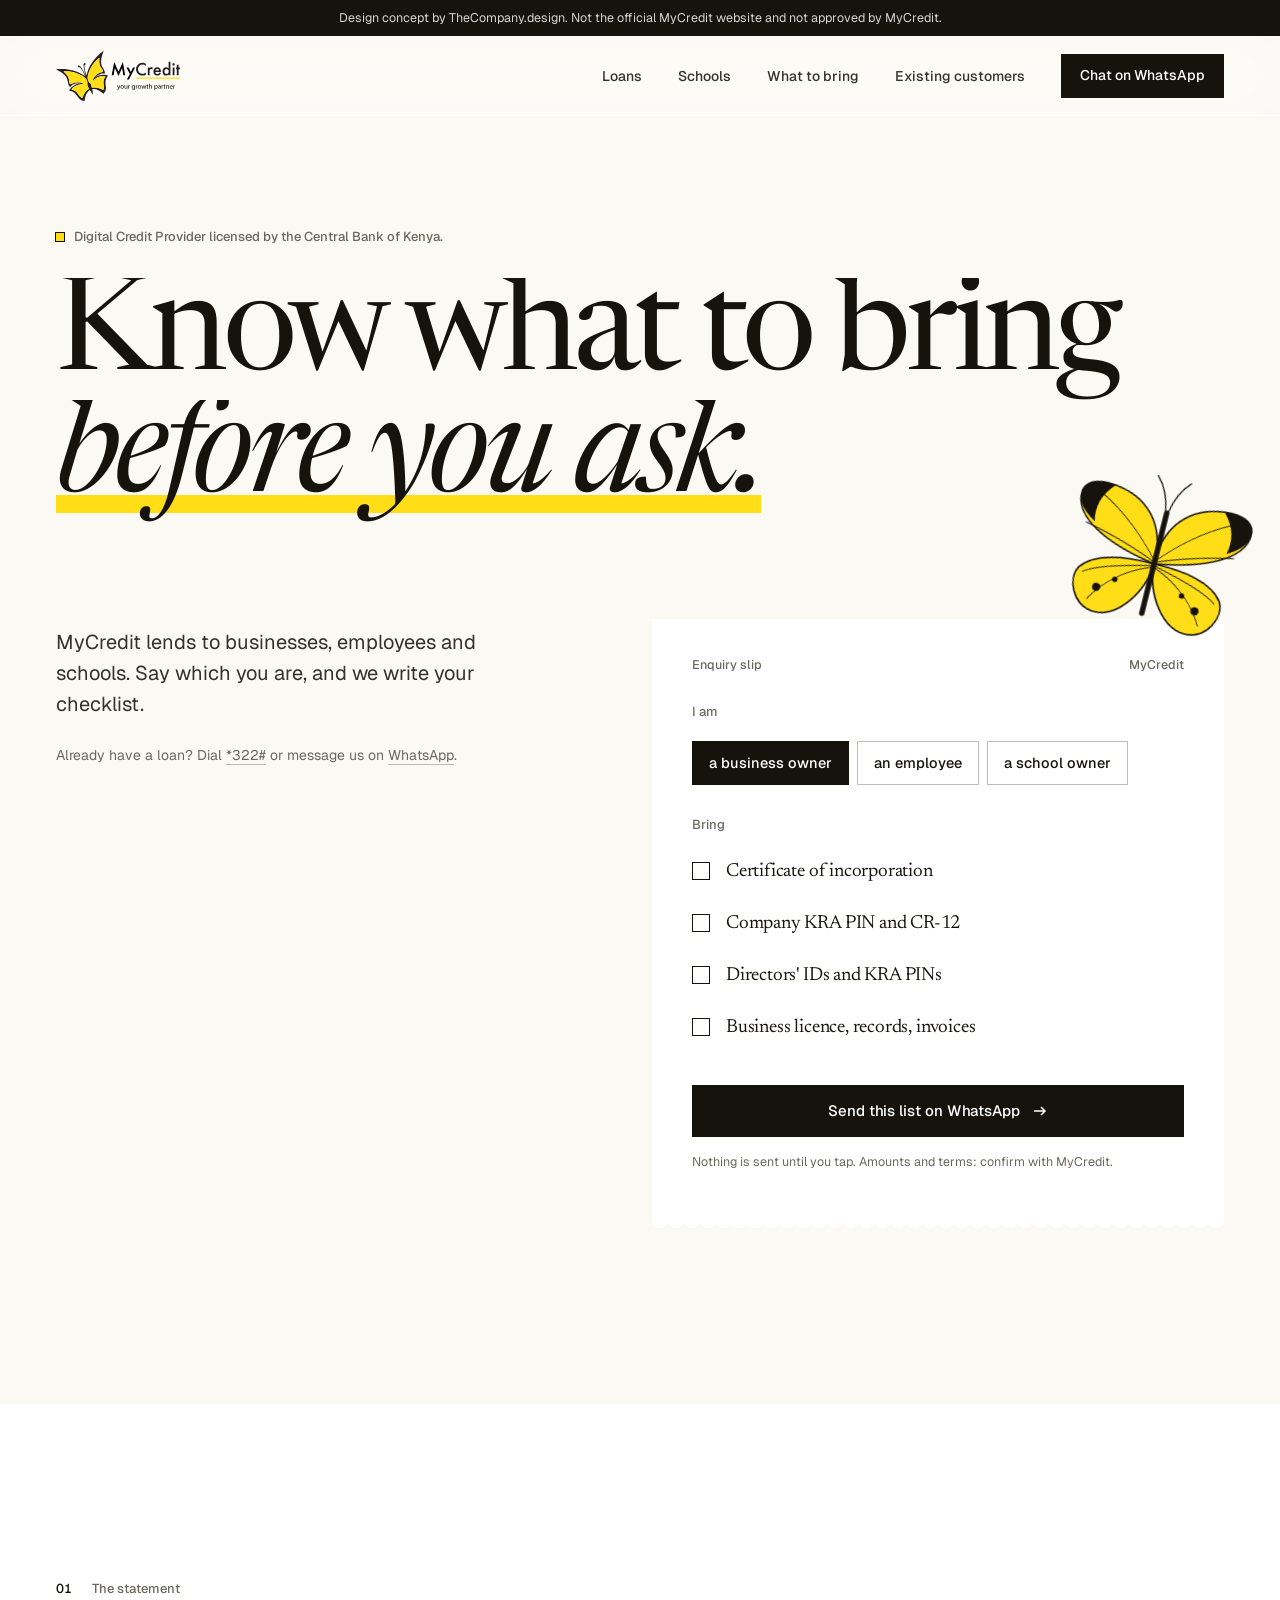
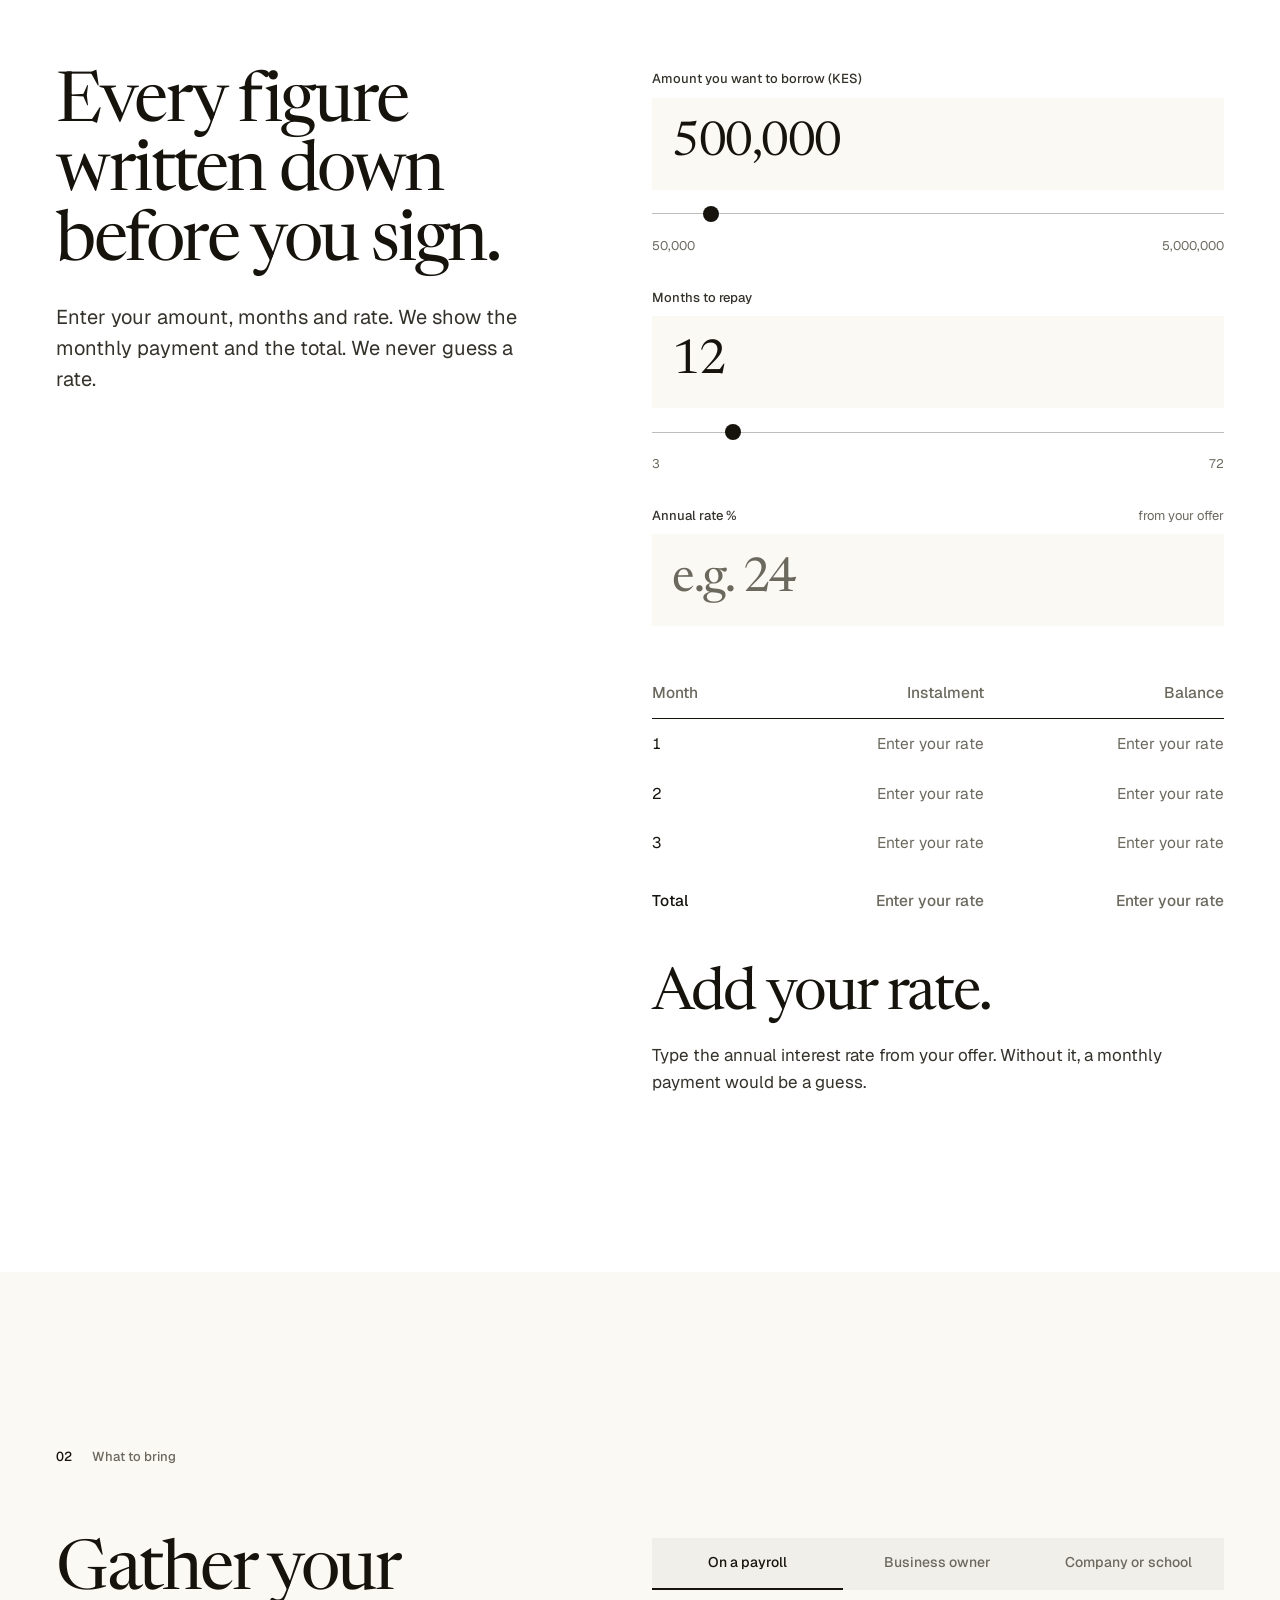
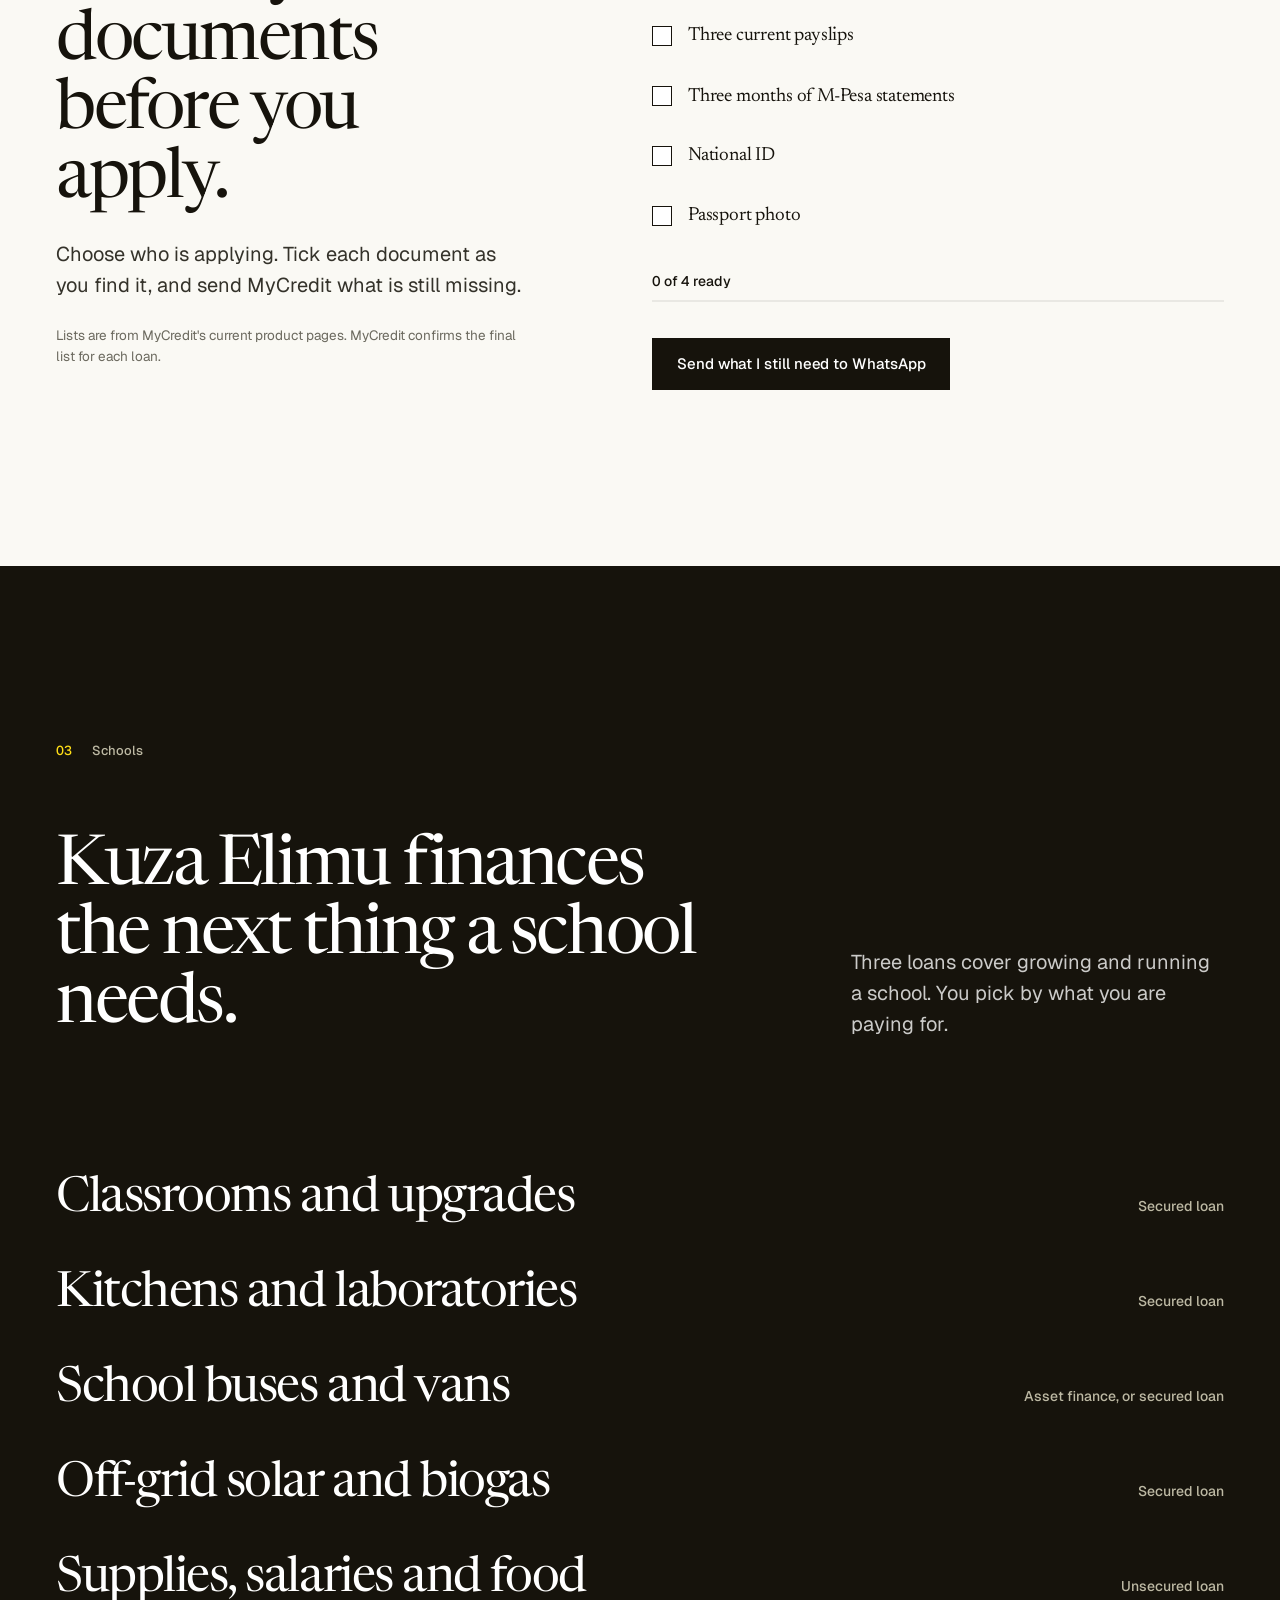
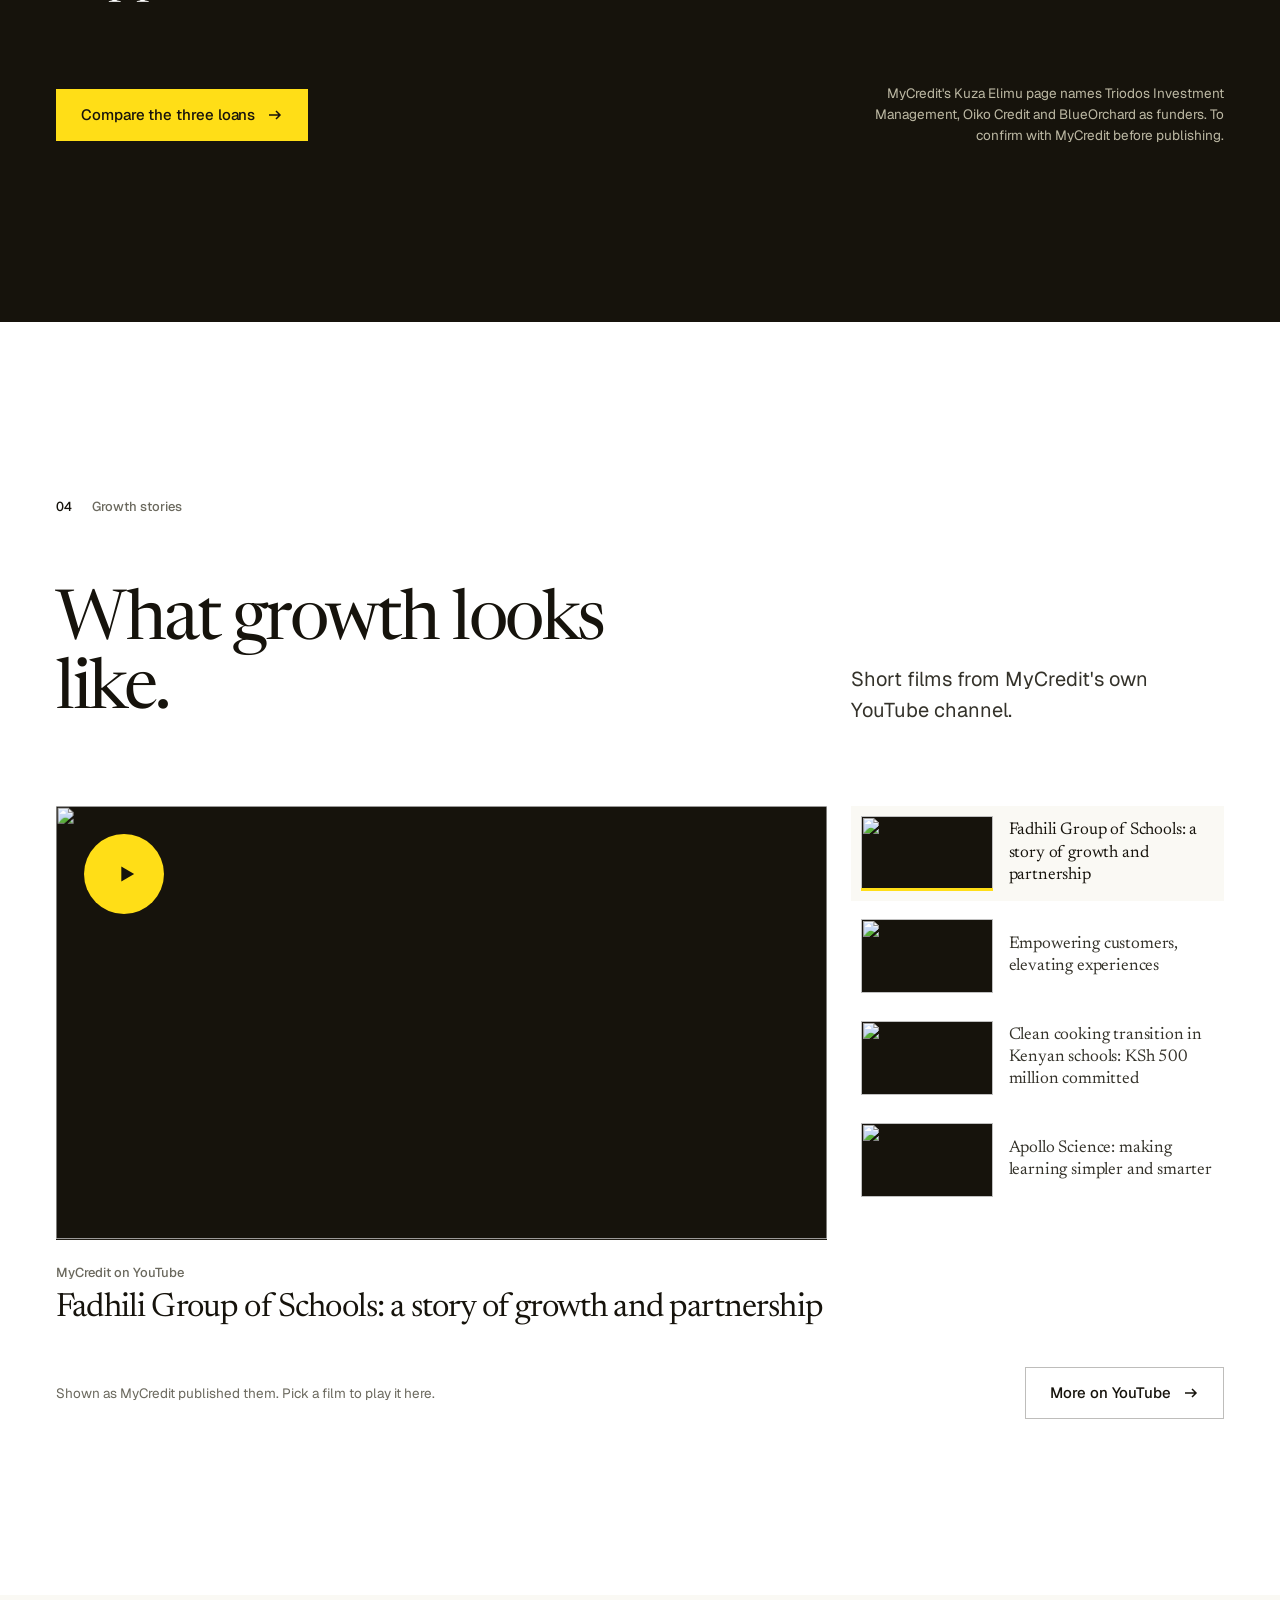
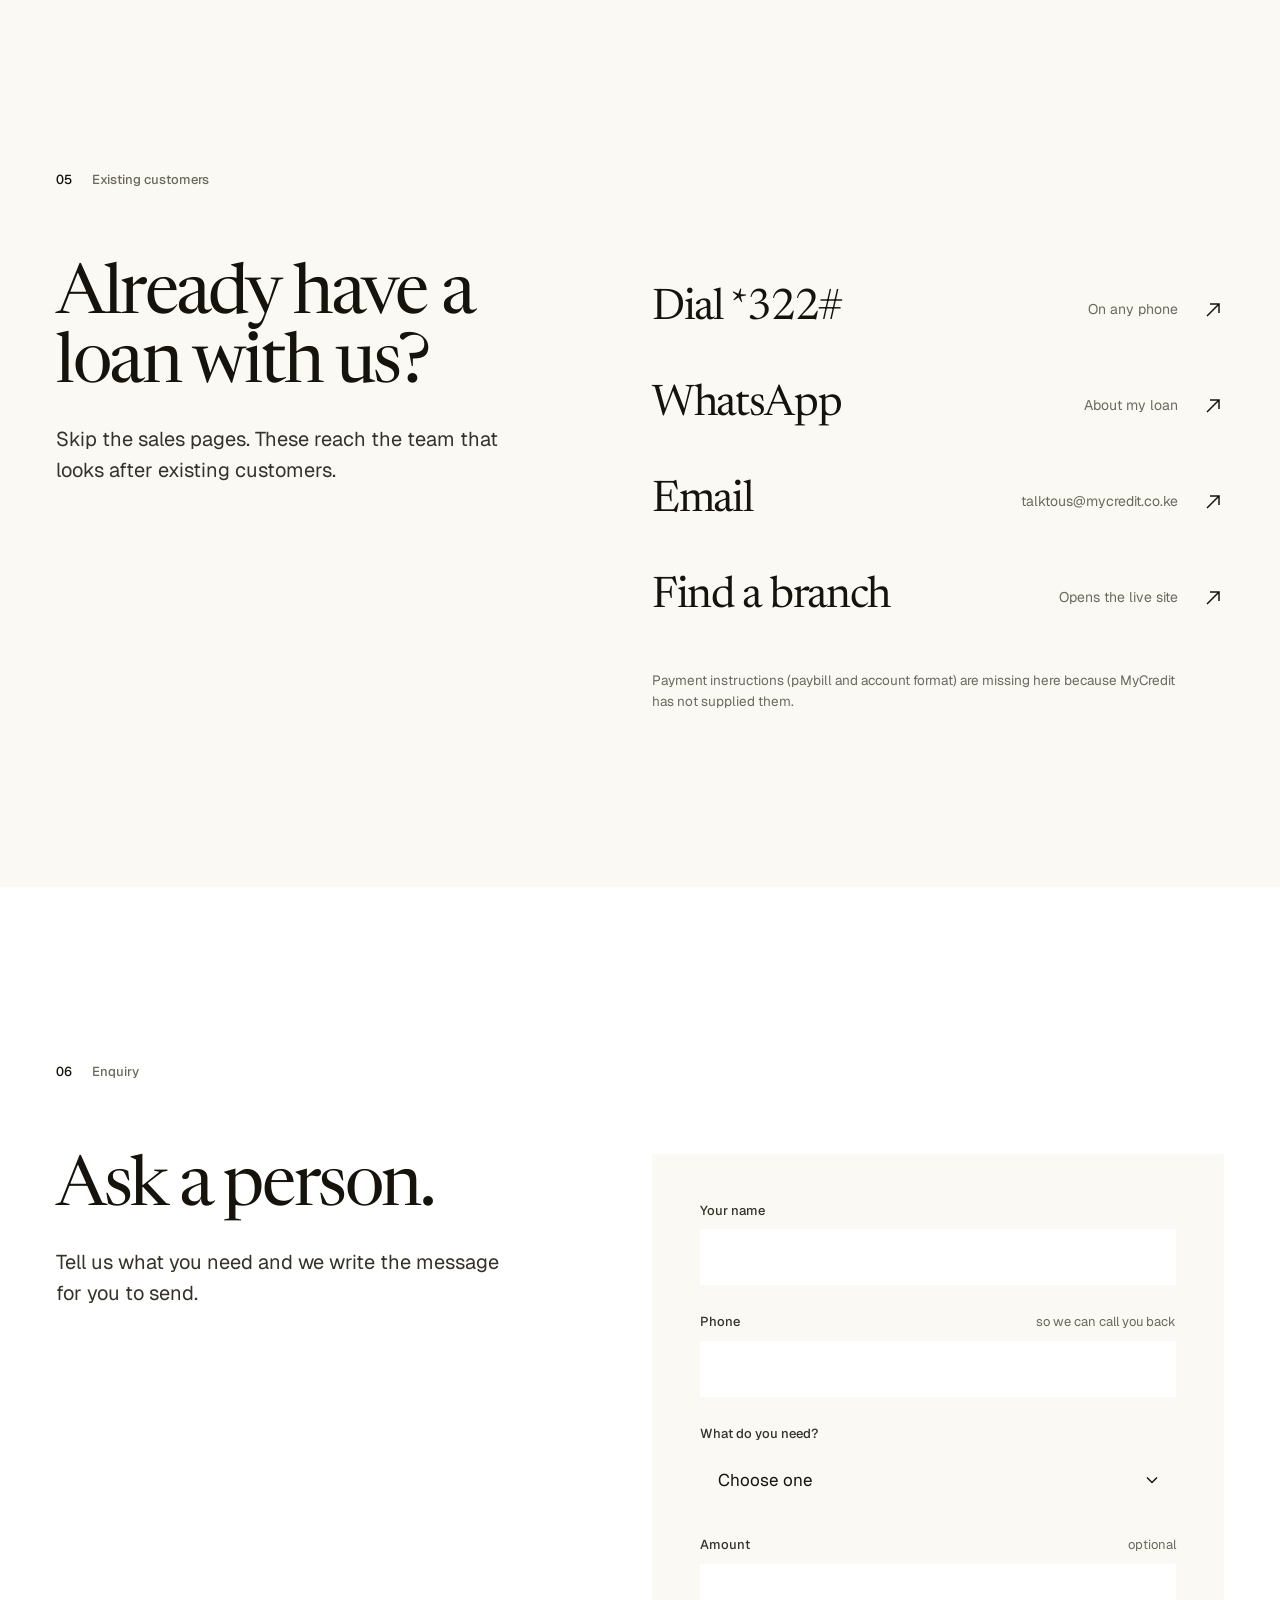
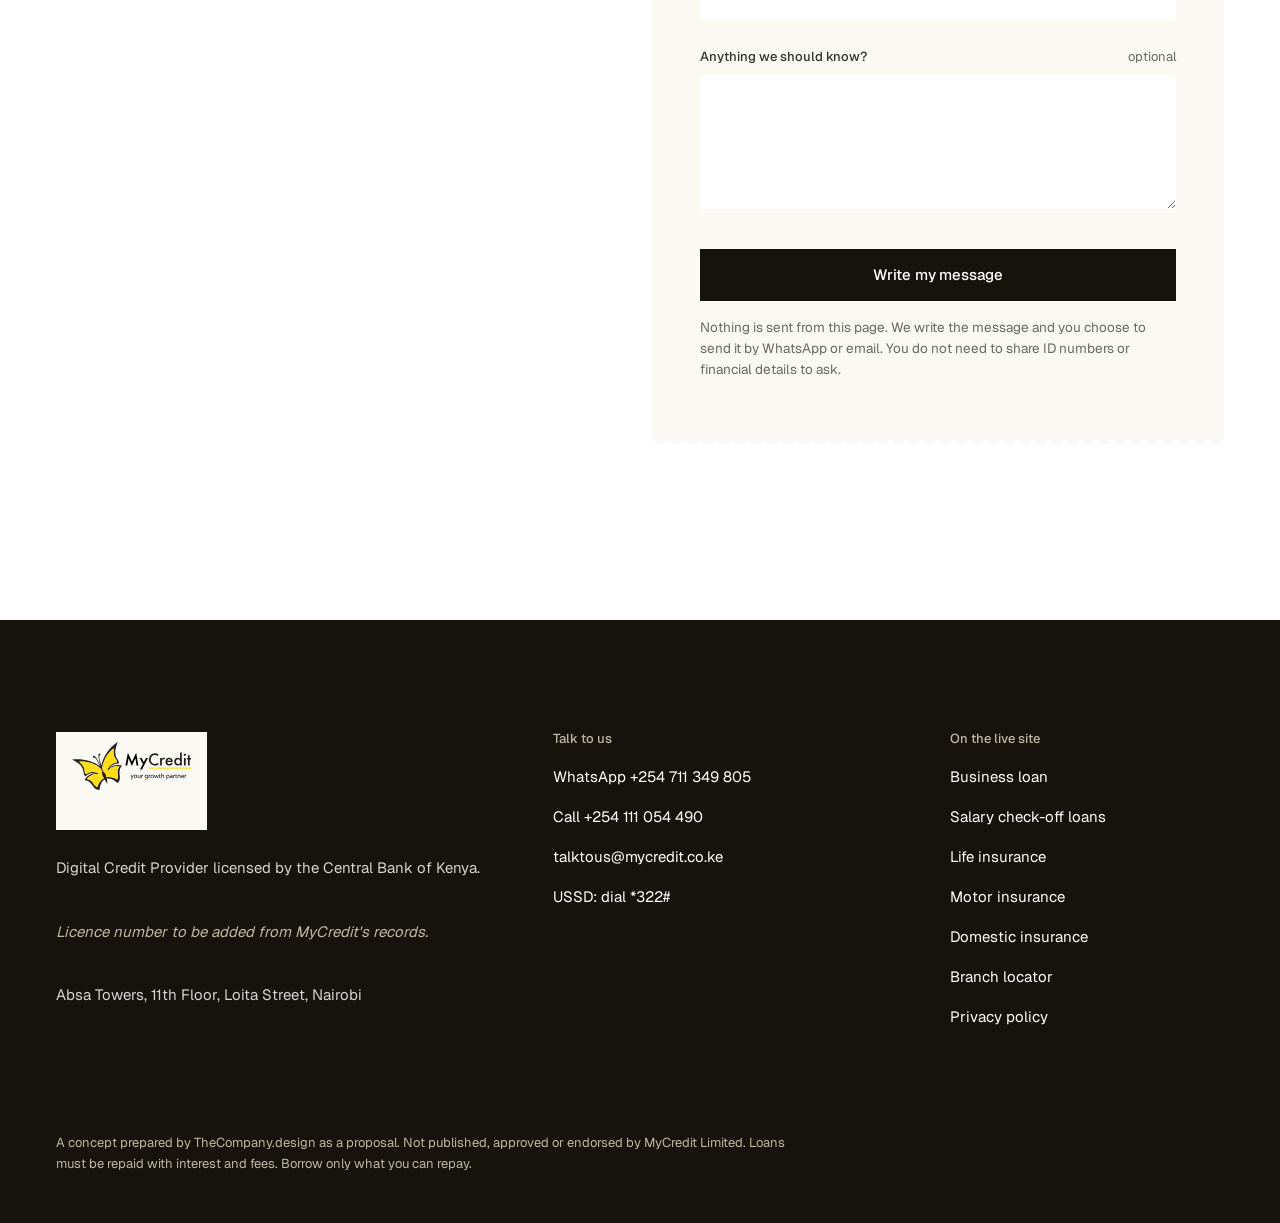
==== commit a23ea5af: "Fix phone menu and add liquid glass header, menu and bottom bar The header's backdrop-filter made it" ====
--- a/index.html
+++ b/index.html
@@ -41,6 +41,7 @@
     </nav>
     <a class="btn btn-primary head-cta" href="https://wa.me/254711349805" target="_blank" rel="noopener">Chat on WhatsApp</a>
     <button class="menu-btn" type="button" aria-expanded="false" aria-controls="menu">Menu</button>
+    <button class="menu-scrim" type="button" tabindex="-1" aria-hidden="true"></button>
     <nav class="menu-panel" id="menu" aria-label="Menu" hidden>
       <ul>
         <li style="--i:0"><a href="index.html#statement">Loans</a></li>
--- a/css/v2.css
+++ b/css/v2.css
@@ -38,7 +38,7 @@
   font:400 17px/1.6 var(--sans);
   -webkit-font-smoothing:antialiased; text-rendering:optimizeLegibility;
 }
-@media (max-width:899.98px){ body{ padding-bottom:calc(72px + env(safe-area-inset-bottom)); } }
+@media (max-width:899.98px){ body{ padding-bottom:calc(80px + env(safe-area-inset-bottom)); } }
 img,svg{ display:block; max-width:100%; }
 a{ color:inherit; }
 p{ margin:0; }
@@ -113,14 +113,23 @@
   pointer-events:none;
 }
 
-.site-head{
-  position:sticky; top:0; z-index:100; height:var(--head);
-  background:rgba(250,249,244,.86);
-  -webkit-backdrop-filter:saturate(1.4) blur(14px); backdrop-filter:saturate(1.4) blur(14px);
-  border-bottom:1px solid transparent;
-  transition:border-color .3s var(--ease);
-}
-.site-head.is-scrolled{ background:rgba(250,249,244,.94); }
+/* Liquid glass. The blur lives on a pseudo-element, never on the header itself:
+   a backdrop-filter on the header would trap the fixed menu inside the header's box. */
+:root{
+  --glass:rgba(250,249,244,.58);
+  --glass-strong:rgba(250,249,244,.72);
+  --glass-blur:blur(26px) saturate(1.9) brightness(1.04);
+  --glass-edge:inset 0 1px 0 rgba(255,255,255,.95), inset 0 0 0 1px rgba(255,255,255,.5), inset 0 -1px 0 rgba(22,19,12,.06);
+}
+.site-head{ position:sticky; top:0; z-index:100; height:var(--head); }
+.site-head::before{
+  content:""; position:absolute; inset:0; z-index:-1;
+  background:var(--glass);
+  -webkit-backdrop-filter:var(--glass-blur); backdrop-filter:var(--glass-blur);
+  box-shadow:inset 0 -1px 0 rgba(255,255,255,.7);
+  transition:background-color .3s var(--ease), box-shadow .3s var(--ease);
+}
+.site-head.is-scrolled::before{ background:var(--glass-strong); box-shadow:inset 0 -1px 0 rgba(255,255,255,.7), 0 1px 0 rgba(22,19,12,.05); }
 .head-in{ height:100%; display:flex; align-items:center; justify-content:space-between; gap:24px; }
 .logo{ display:flex; align-items:center; flex:none; }
 .logo img{ height:44px; width:auto; }
@@ -142,45 +151,85 @@
 .head-cta{ display:none; min-height:44px; padding:0 18px; font-size:14px; }
 
 .menu-btn{
+  position:relative; z-index:101;
+  display:inline-flex; align-items:center; gap:10px;
   min-width:44px; min-height:44px; padding:0 16px;
-  background:transparent; border:1px solid var(--line-2); border-radius:0;
-  font:500 14px/1 var(--sans); cursor:pointer;
-}
-.menu-btn[aria-expanded="true"]{ background:var(--ink); border-color:var(--ink); color:var(--white); }
+  border:0; border-radius:999px; cursor:pointer;
+  font:500 14px/1 var(--sans); color:var(--ink);
+  background:rgba(255,255,255,.55);
+  -webkit-backdrop-filter:var(--glass-blur); backdrop-filter:var(--glass-blur);
+  box-shadow:var(--glass-edge), 0 2px 10px -4px rgba(22,19,12,.18);
+  transition:background-color .3s var(--ease), color .3s var(--ease);
+}
+.menu-btn[aria-expanded="true"]{ background:var(--ink); color:var(--white); box-shadow:none; }
+
+/* The menu: a floating sheet of liquid glass over the page */
+.menu-scrim{
+  position:fixed; inset:0; z-index:98; border:0; padding:0; margin:0;
+  background:rgba(22,19,12,.18); cursor:pointer;
+  opacity:0; pointer-events:none; transition:opacity .4s var(--ease);
+}
+html.menu-open .menu-scrim{ opacity:1; pointer-events:auto; }
+html.menu-open{ overflow:hidden; }
 .menu-panel{
-  position:fixed; left:0; right:0; top:var(--head); bottom:0; z-index:99;
-  background:var(--paper); overflow:auto;
-  padding:24px var(--gut) 40px;
-}
-.menu-panel li + li{ margin-top:4px; }
+  position:fixed; z-index:99;
+  top:calc(var(--menu-top, var(--head)) + 10px); left:10px; right:10px;
+  max-height:calc(100dvh - var(--menu-top, var(--head)) - 20px - 72px - env(safe-area-inset-bottom));
+  overflow:auto; overscroll-behavior:contain;
+  padding:14px 22px 22px; border-radius:28px;
+  background:var(--glass);
+  -webkit-backdrop-filter:var(--glass-blur); backdrop-filter:var(--glass-blur);
+  box-shadow:var(--glass-edge), 0 30px 60px -24px rgba(22,19,12,.45), 0 10px 24px -12px rgba(22,19,12,.2);
+  transform-origin:calc(100% - 40px) 0;
+}
+/* Soft specular sheen across the top of the glass */
+.menu-panel::before{
+  content:""; position:absolute; inset:0; border-radius:inherit; pointer-events:none;
+  background:radial-gradient(120% 60% at 15% 0%, rgba(255,255,255,.55), rgba(255,255,255,0) 60%);
+}
+.menu-panel > *{ position:relative; }
+.menu-panel:not([hidden]){ animation:glass-in .55s var(--expo) both; }
+@keyframes glass-in{ from{ opacity:0; transform:translateY(-8px) scale(.96); } to{ opacity:1; transform:none; } }
+.menu-panel li + li{ margin-top:2px; }
 .menu-panel a{
-  display:flex; align-items:center; min-height:64px;
-  font:400 36px/1.05 var(--serif); letter-spacing:-.03em; text-decoration:none;
-}
-.menu-panel .menu-cta{ padding-top:32px; }
-.menu-panel:not([hidden]) li,.menu-panel:not([hidden]) .menu-cta{ animation:menu-in .6s var(--expo) both; animation-delay:calc(var(--i,0) * 50ms); }
-@keyframes menu-in{ from{ opacity:0; transform:translateY(16px); } to{ opacity:1; transform:none; } }
+  display:flex; align-items:center; justify-content:space-between; min-height:60px;
+  padding:0 12px; margin:0 -12px; border-radius:16px;
+  font:400 34px/1.05 var(--serif); letter-spacing:-.03em; text-decoration:none;
+  transition:background-color .25s var(--ease);
+}
+.menu-panel a:hover,.menu-panel a:active{ background:rgba(255,255,255,.55); }
+.menu-panel a[aria-current="page"]::after{ content:""; width:8px; height:8px; border-radius:50%; background:var(--sun); box-shadow:0 0 0 1px var(--ink); }
+.menu-panel .menu-cta{ padding-top:20px; }
+.menu-panel .menu-cta .btn{
+  justify-content:center; min-height:52px; margin:0; padding:0 24px; border-radius:999px;
+  font:500 15px/1.2 var(--sans); letter-spacing:-.005em;
+}
+.menu-panel .menu-cta .btn:hover{ background:#2C281D; }
+.menu-panel:not([hidden]) li,.menu-panel:not([hidden]) .menu-cta{ animation:menu-in .6s var(--expo) both; animation-delay:calc(var(--i,0) * 45ms + 80ms); }
+@keyframes menu-in{ from{ opacity:0; transform:translateY(12px); } to{ opacity:1; transform:none; } }
 @media (min-width:960px){
   .nav-desk{ display:flex; gap:36px; margin-left:auto; margin-right:12px; }
   .head-cta{ display:inline-flex; }
-  .menu-btn,.menu-panel{ display:none!important; }
-}
-
-/* ---------- Phone bottom bar ---------- */
+  .menu-btn,.menu-panel,.menu-scrim{ display:none!important; }
+}
+
+/* ---------- Phone bottom bar (glass) ---------- */
 .bottom-bar{
-  position:fixed; left:0; right:0; bottom:0; z-index:90;
-  background:rgba(250,249,244,.92);
-  -webkit-backdrop-filter:blur(14px); backdrop-filter:blur(14px);
-  border-top:1px solid var(--line);
-  padding:10px; padding-bottom:calc(10px + env(safe-area-inset-bottom));
-  display:grid; grid-template-columns:1.5fr 1fr 1fr; gap:8px;
+  position:fixed; left:8px; right:8px; bottom:calc(8px + env(safe-area-inset-bottom)); z-index:90;
+  padding:6px; border-radius:22px;
+  background:var(--glass);
+  -webkit-backdrop-filter:var(--glass-blur); backdrop-filter:var(--glass-blur);
+  box-shadow:var(--glass-edge), 0 18px 40px -20px rgba(22,19,12,.45);
+  display:grid; grid-template-columns:1.5fr 1fr 1fr; gap:6px;
 }
 .bottom-bar a{
-  min-height:50px; display:flex; align-items:center; justify-content:center; padding:0 6px;
+  min-height:48px; display:flex; align-items:center; justify-content:center; padding:0 6px;
   font:500 14px/1.15 var(--sans); text-decoration:none; text-align:center;
-  border:1px solid var(--line-2); color:var(--ink);
-}
-.bottom-bar a.bb-wa{ background:var(--ink); color:var(--white); border-color:var(--ink); }
+  border-radius:16px; color:var(--ink); background:rgba(255,255,255,.5);
+  transition:background-color .25s var(--ease);
+}
+.bottom-bar a:active{ background:rgba(255,255,255,.85); }
+.bottom-bar a.bb-wa{ background:var(--ink); color:var(--white); }
 @media (min-width:900px){ .bottom-bar{ display:none; } }
 
 /* ---------- Sections ---------- */
